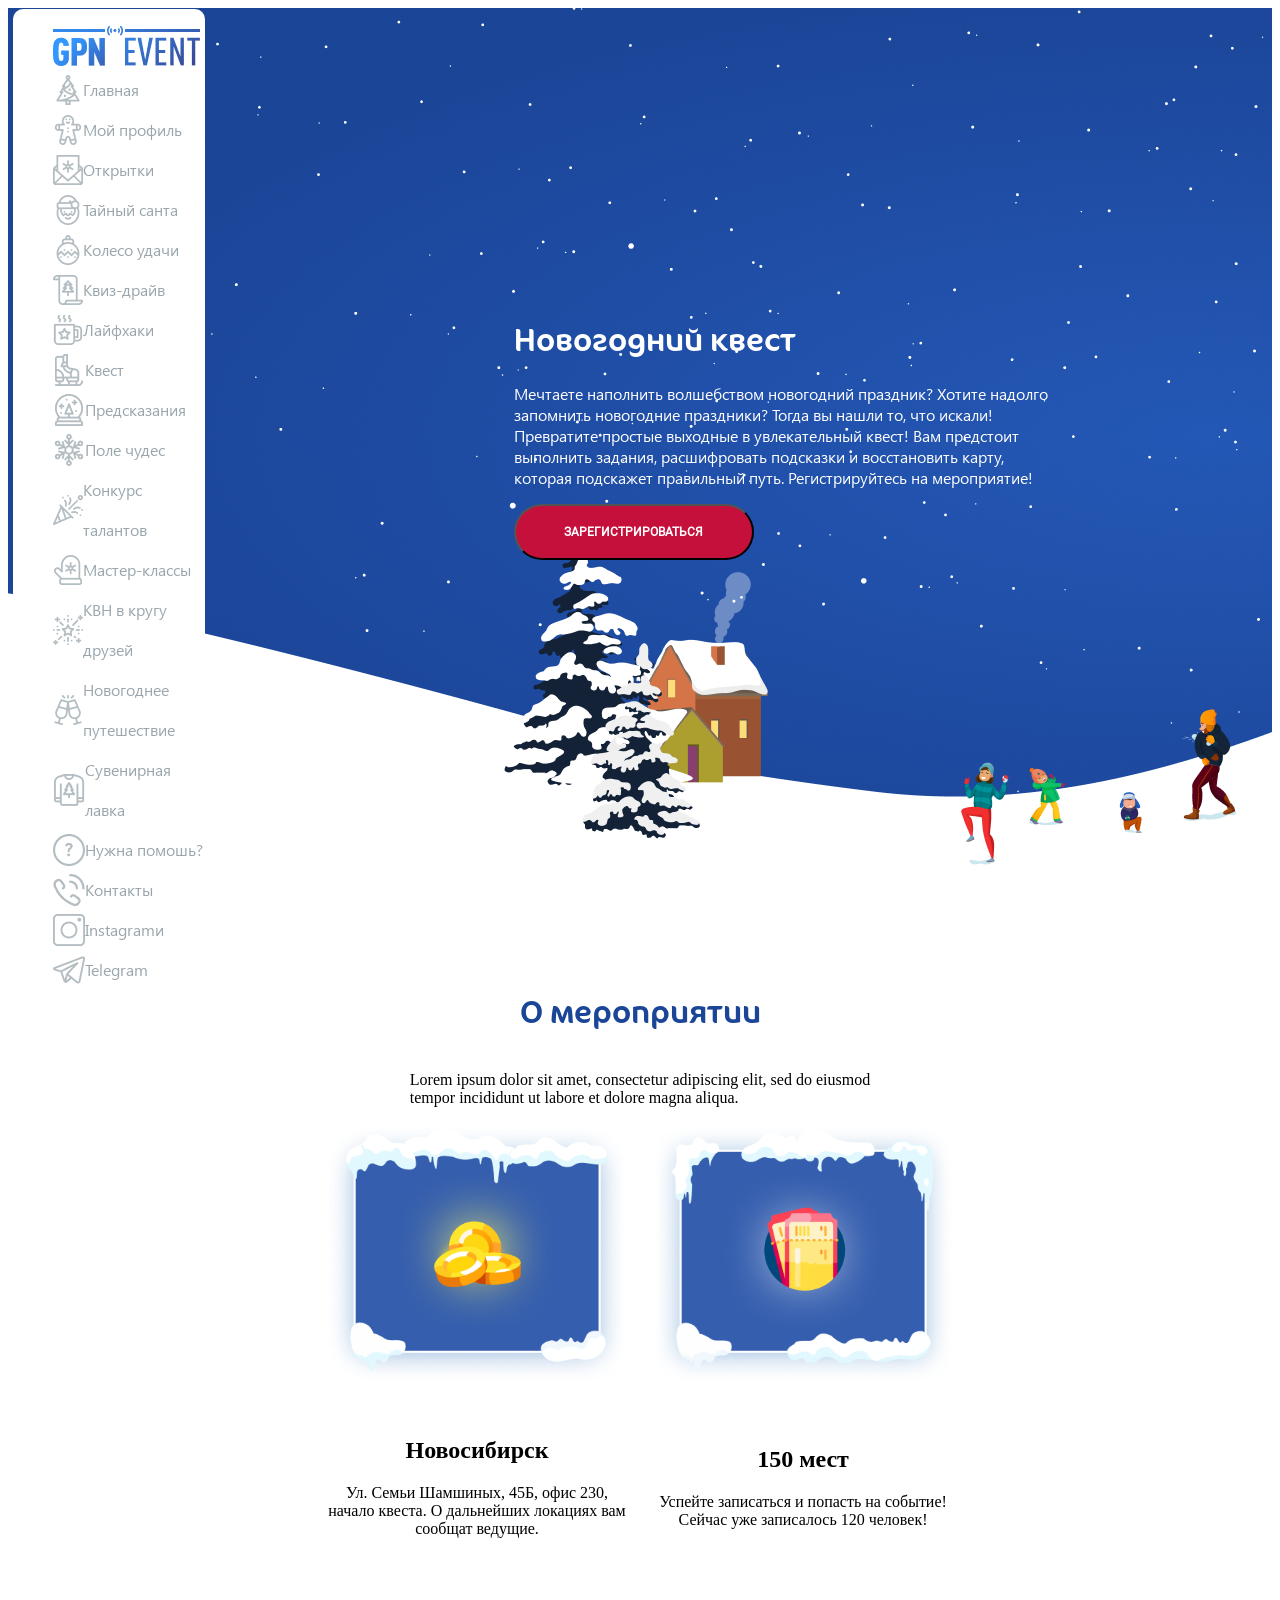
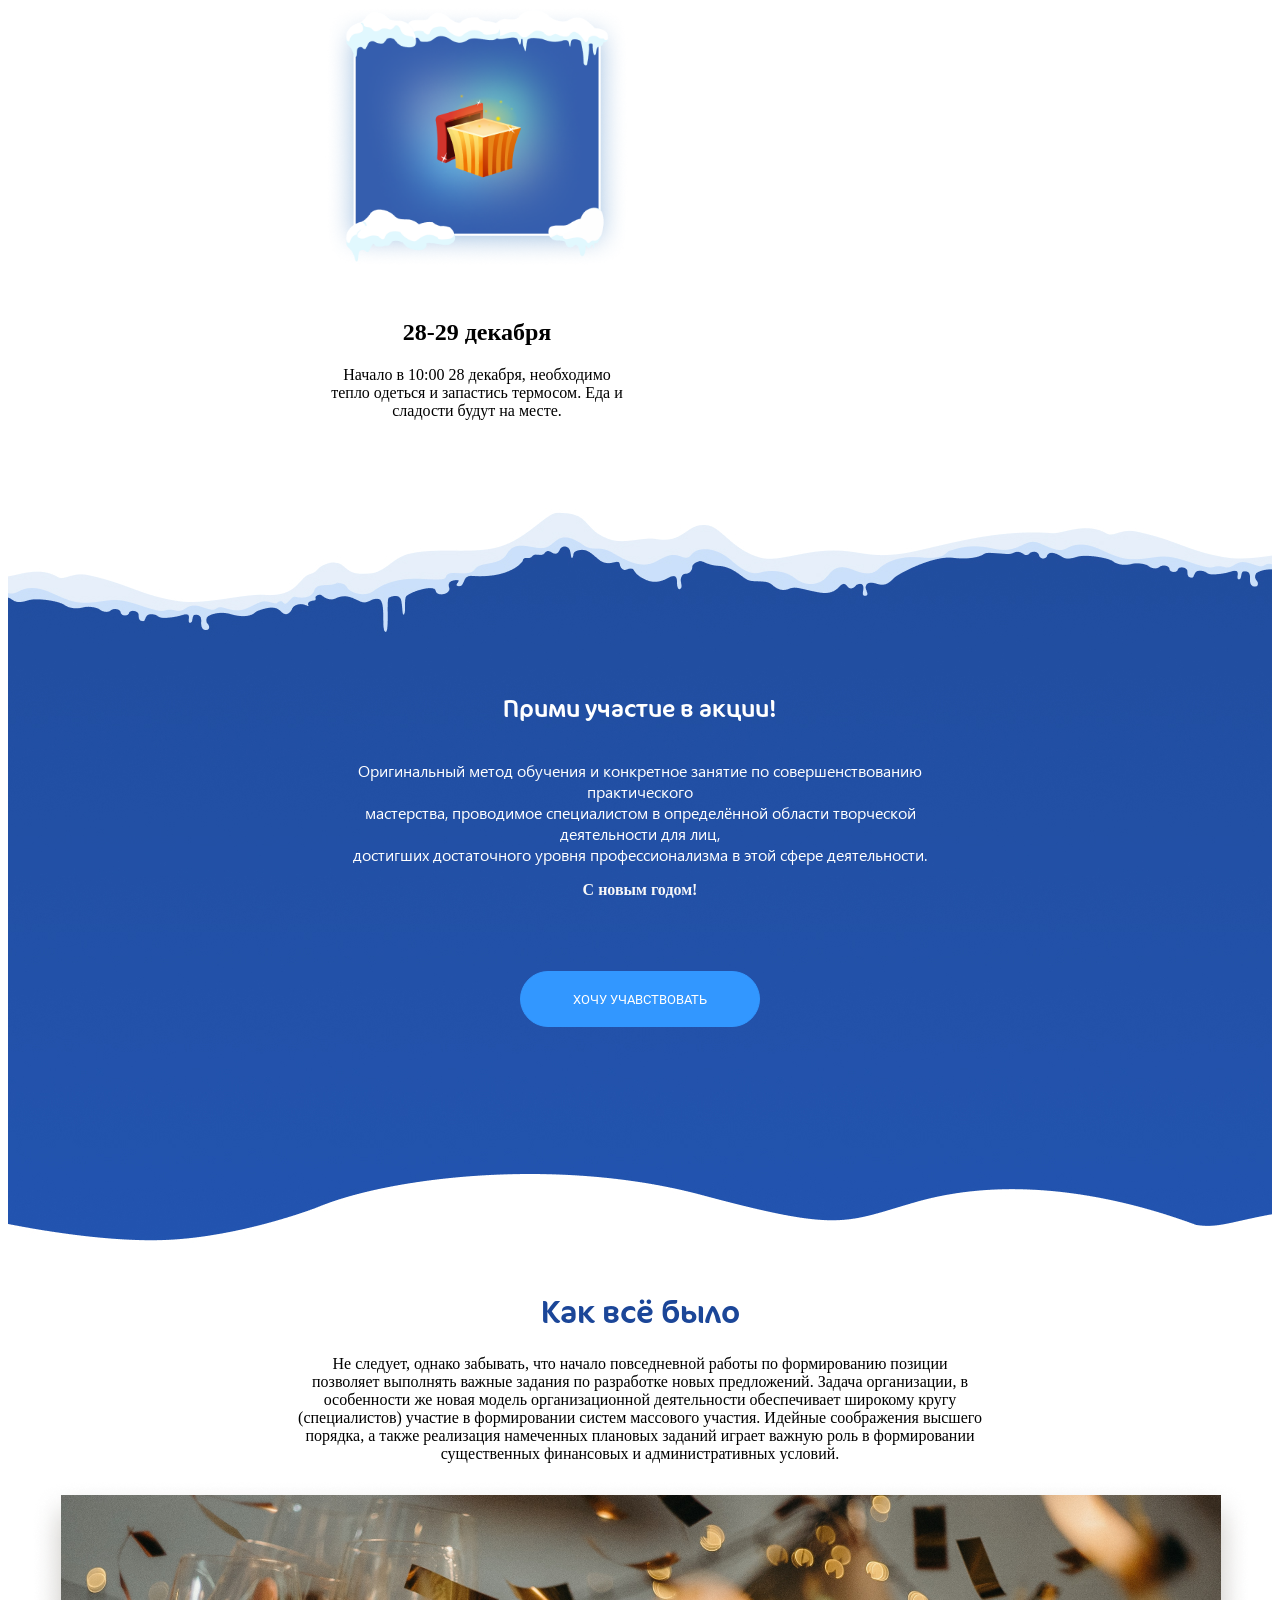
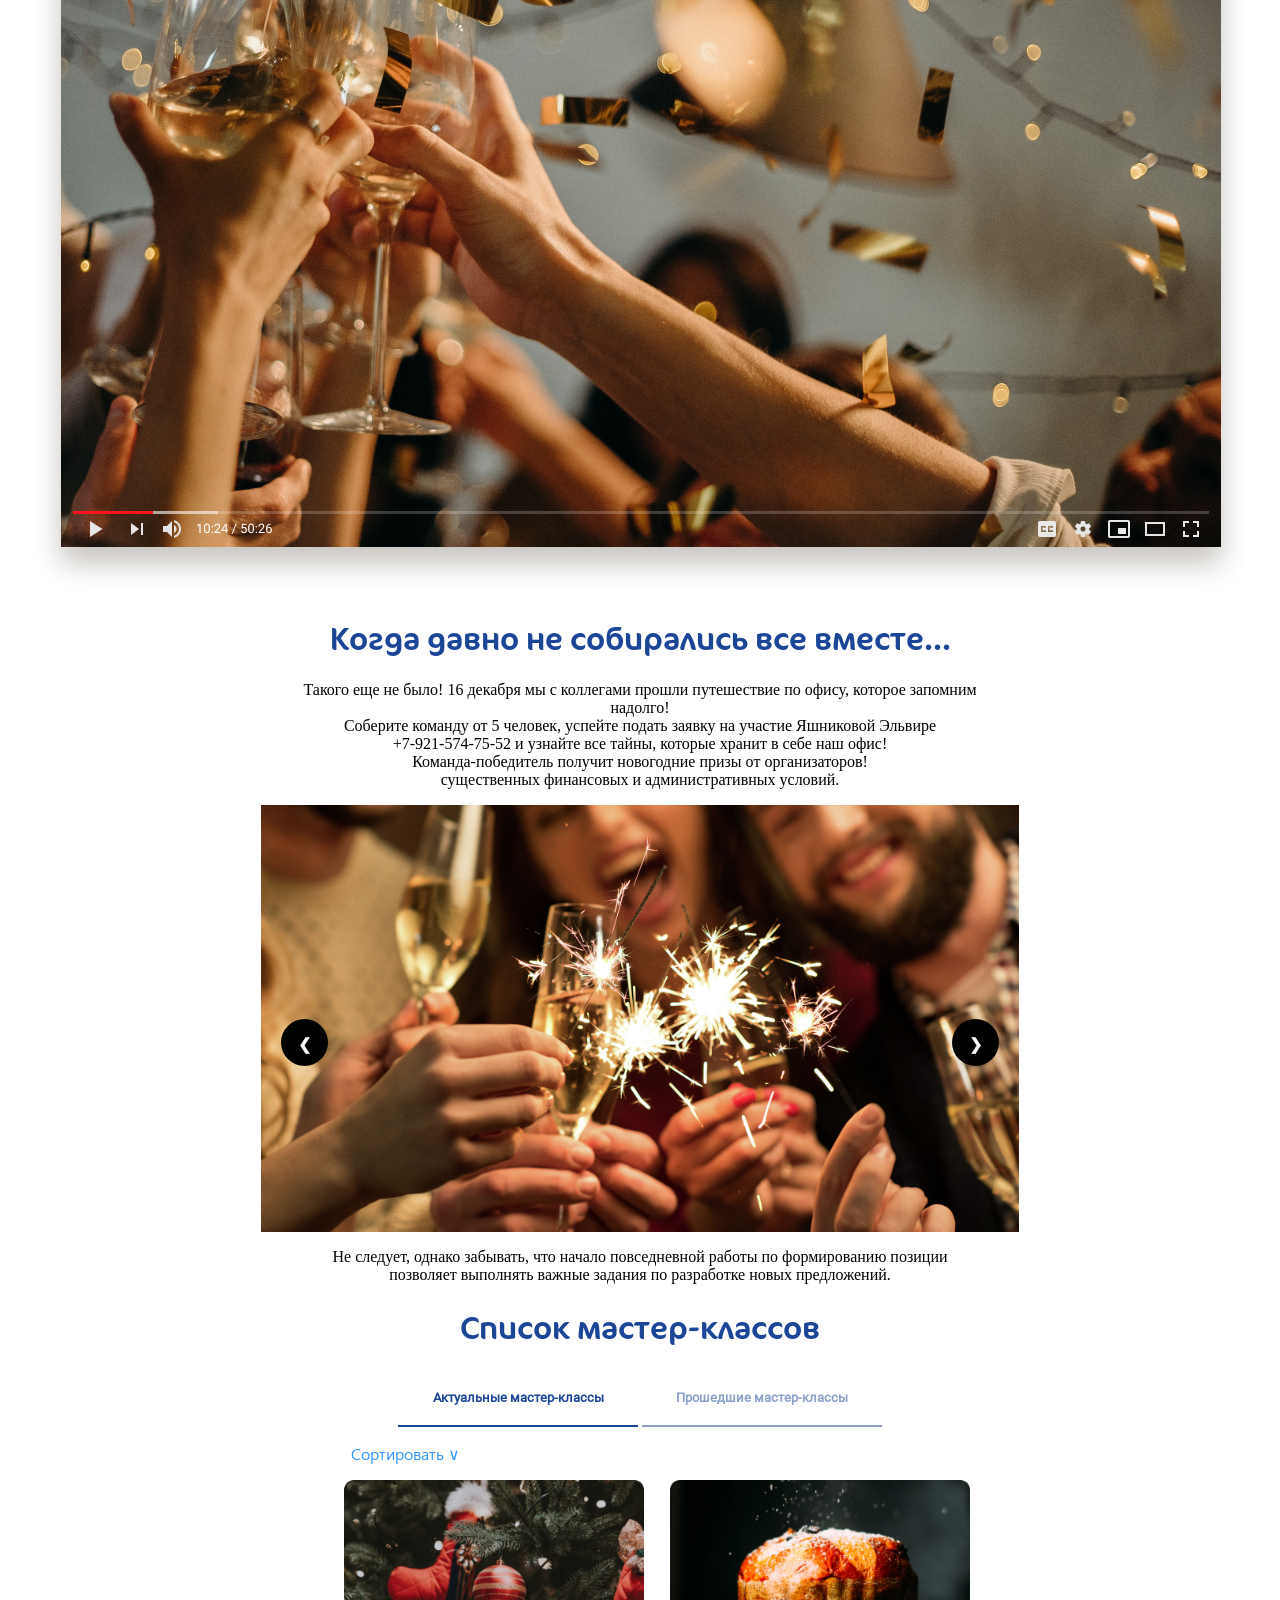
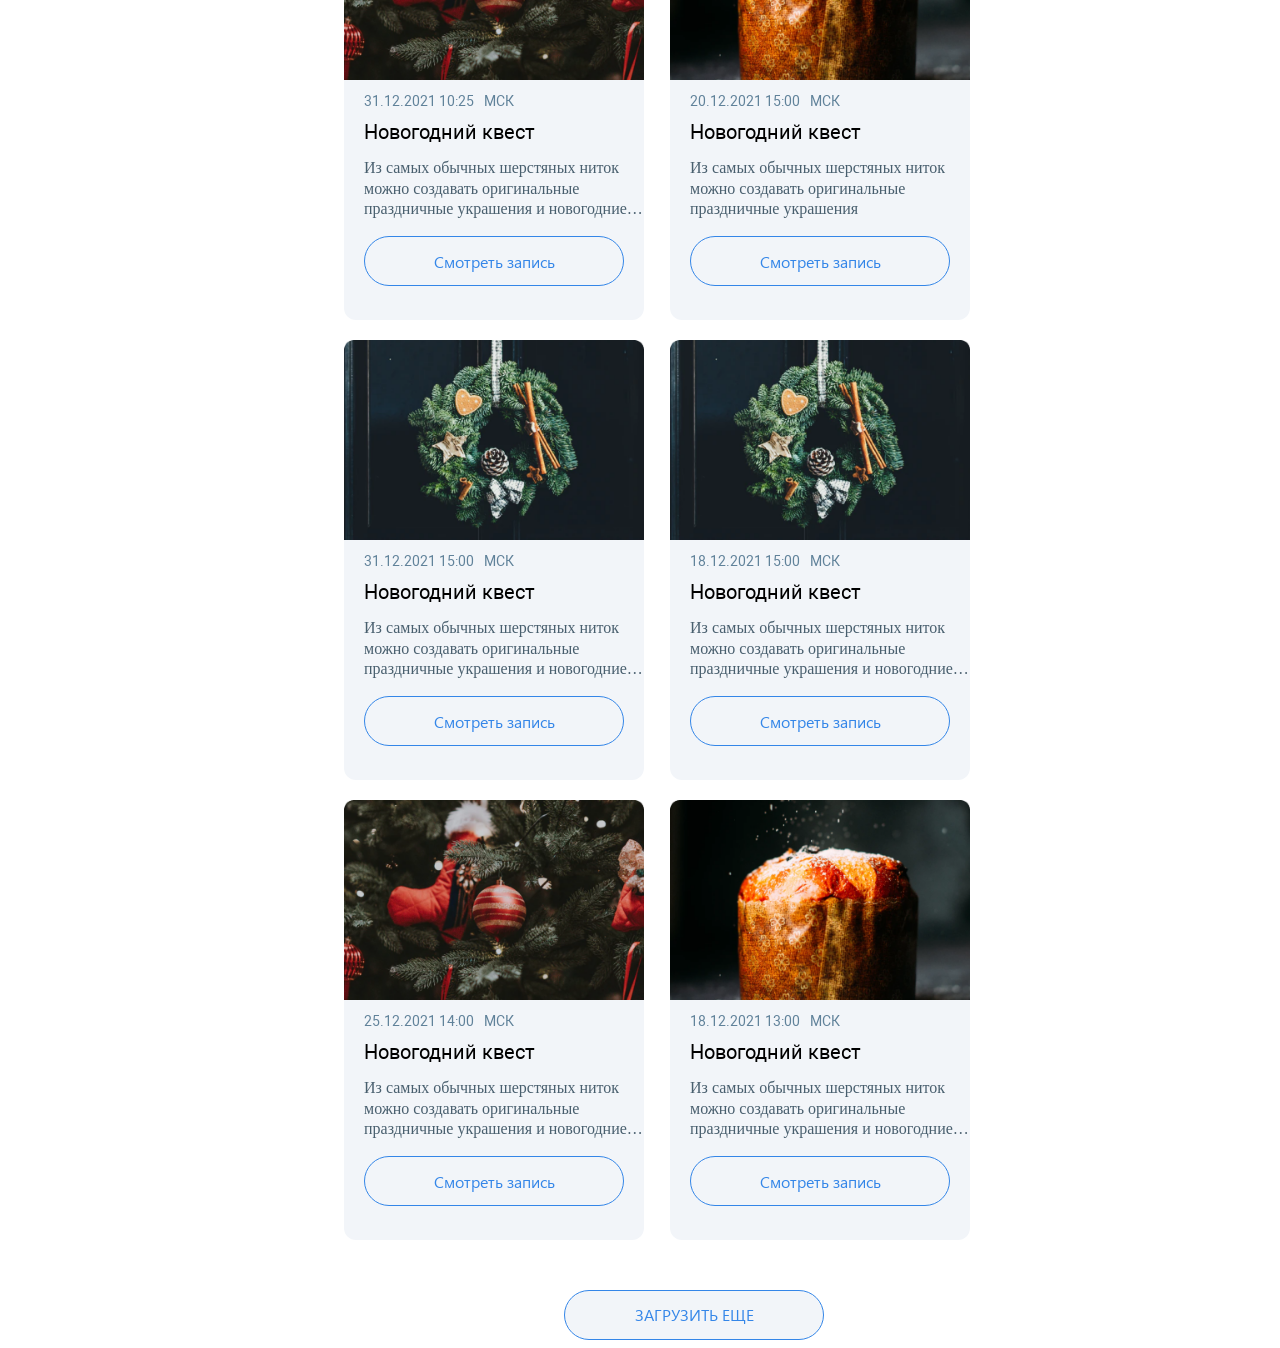
==== main.html @ cde48fee "layout test project for widescreen screens only" ====
<!DOCTYPE html>
<html>
    <head>
        <meta charset="UTF-8">
	    <link rel="stylesheet" href="css/style.css" type="text/css">
        <script src="js/popap.js"></script>
        <script src="js/slider.js"></script>
        <title>GPNEVENT</title>
    </head>
    <body>
            <div>
        <div class="menu">
            <ul class="dws-ul">
                <li class="dws-li"><img src="img/Group.png"></li>
                <li class="dws-li"><a href="#"><img src="img/menu/1.png"> <span>Главная</span></a></li>
                <li class="dws-li"><a href="#"><img src="img/menu/2.png"><span>Мой профиль</span></a></li>
                <li class="dws-li"><a href="#"><img src="img/menu/3.png"><span>Открытки</span></a></li>
                <li class="dws-li"><a href="#"><img src="img/menu/4.png"><span>Тайный санта</span></a></li>
                <li class="dws-li"><a href="#"><img src="img/menu/5.png"><span>Колесо удачи</span></a></li>
                <li class="dws-li"><a href="#"><img src="img/menu/6.png"><span>Квиз-драйв</span></a></li>
                <li class="dws-li"><a href="#"><img src="img/menu/7.png"><span>Лайфхаки</span></a></li>
                <li class="dws-li"><a href="#"><img src="img/menu/8.png"><span>Квест</span></a></li>
                <li class="dws-li"><a href="#"><img src="img/menu/9.png"><span>Предсказания</span></a></li>
                <li class="dws-li"><a href="#"><img src="img/menu/10.png"><span>Поле чудес</span></a></li>
                <li class="dws-li"><a href="#"><img src="img/menu/11.png"><span>Конкурс талантов</span></a></li>
                <li class="dws-li"><a href="#"><img src="img/menu/12.png"><span>Мастер-классы</span></a></li>
                <li class="dws-li"><a href="#"><img src="img/menu/13.png"><span>КВН в кругу друзей</span></a></li>
                <li class="dws-li"><a href="#"><img src="img/menu/14.png"><span>Новогоднее путешествие</span></a></li>
                <li class="dws-li"><a href="#"><img src="img/menu/15.png"><span>Сувенирная лавка</span></a></li>
                <li class="dws-li"><a href="#"><img src="img/menu/16.png"><span>Нужна помошь?</span></a></li>
                <li class="dws-li"><a href="#"><img src="img/menu/17.png"><span>Контакты</span></a></li>
                <li class="dws-li"><a href="#"><img src="img/menu/18.png"><span>Instagramи</span></a></li>
                <li class="dws-li"><a href="#"><img src="img/menu/19.png"><span>Telegram</span></a></li>
            </ul>
        </div>
        <!-- <include src="./menu.html"></include> -->

        <div class="image-controlled">			
                <img src="img/ngkvest.png">
                <div class="content2">
                    <h1 class="zagl1">Новогодний квест</h1>
                    <p class="text1"> Мечтаете наполнить волшебством новогодний праздник? Хотите надолго<br>
                        запомнить новогодние праздники? Тогда вы нашли то, что искали!<br>
                        Превратите простые выходные в увлекательный квест! Вам предстоит<br>
                        выполнить задания, расшифровать подсказки и восстановить карту,<br>
                        которая подскажет правильный путь. Регистрируйтесь на мероприятие!
                    </p>
                    <button class="reg">ЗАРЕГИСТРИРОВАТЬСЯ</button>
                </div>
        </div> 


        <div class="container">
            <h1 class="zagl2">О мероприятии</h1>
            <p class="text2">Lorem ipsum dolor sit amet, consectetur adipiscing elit, sed do eiusmod<br> tempor incididunt ut labore et dolore magna aliqua.</p>

            <div class="cards">
                <article class="card">   
                <img src="img/pic-1.png">
                <div class="content">
                    <h2>Новосибирск</h2>
                    <p> Ул. Семьи Шамшиных, 45Б, офис 230, начало квеста. О дальнейших локациях вам сообщат ведущие. </p>
                </div>
                </article>

                <article class="card">   
                <img src="img/pic-2.png">
                <div class="content">
                    <h2>150 мест</h2>
                    <p>Успейте записаться и попасть на событие! Сейчас уже записалось 120 человек!</p>
                </div>   
                </article>

                <article class="card">   
                <img src="img/pic-3.png">
                <div class="content">
                    <h2>28-29 декабря</h2>
                    <p>Начало в 10:00 28 декабря, необходимо тепло одеться и запастись термосом. Еда и сладости будут на месте. </p>
                </div>     
                </article>
            </div>
        </div>



    <div class="image-controlled">
        <img src="img/fonschet.png">
        <div class="content4">
            <div class="container">
                <h2 class="zagl1">Прими участие в акции!</h2>
                <p class="text1">Оригинальный метод обучения и конкретное занятие по совершенствованию практического<br>
                    мастерства, проводимое специалистом в определённой области творческой деятельности для лиц,<br>
                    достигших достаточного уровня профессионализма в этой сфере деятельности.</p>
                <div class="countdown">
                    <div class="countdown-item">
                    <h1 class="days">0</h1>
                    <span>Дней</span>
                </div>
                <img src="img/Line 3.png">
                <div class="countdown-item">
                    <h1 class="hours">0</h1>
                    <span>Часов</span>
                </div>
                <img src="img/Line 3.png">
                <div class="countdown-item">
                    <h1 class="minutes">0</h1>
                    <span>Минуты</span>
                </div>
                <img src="img/Line 3.png">
                <div class="countdown-item">
                    <h1 class="seconds">0</h1>
                    <span>Секунд</span>
                </div>
            </div>
            <button class="reg2">ХОЧУ УЧАВСТВОВАТЬ</button>
        </div>

    </div>

    <div class="content3">
        <h1 class="zagl2">Как всё было</h1>
        <p class="text2">Не следует, однако забывать, что начало повседневной работы по формированию позиции<br>
                        позволяет выполнять важные задания по разработке новых предложений. Задача организации, в<br>
                        особенности же новая модель организационной деятельности обеспечивает широкому кругу<br>
                        (специалистов) участие в формировании систем массового участия. Идейные соображения высшего<br>
                        порядка, а также реализация намеченных плановых заданий играет важную роль в формировании<br>
                        существенных финансовых и административных условий.</p>
                        
                        <img src="img/YouTube .png" class="open-button" onclick="openP()">
                         <div class="popup1" id="popup">
                            <button type="submit" class="btn-cancel" onclick="closeP()"><image src="img/error1.png"></image></button>
                             <div class="popup-content">
                            <iframe width="70%" height="70%"    src="https://www.youtube.com/embed/5ADM6x4-5rk"  frameborder="0"  allowfullscreen></iframe>
                        </div>

                        </div>
                        
    </div>

    <div class="content3">
        <h1 class="zagl2">Когда давно не собирались все вместе...</h1>
        <p class="text2"> Такого еще не было! 16 декабря мы с коллегами прошли путешествие по офису, которое запомним<br>
                            надолго!<br>
                            Соберите команду от 5 человек, успейте  подать заявку на участие Яшниковой Эльвире<br>
                            +7-921-574-75-52 и узнайте все тайны, которые хранит в себе наш офис!<br>
                            Команда-победитель получит новогодние призы от организаторов!<br>
                            существенных финансовых и административных условий.</p>

                            <div class="slider">
  
                                <div class="item">
                                    <img src="img/slid/slider.png">
                                </div>
                              
                                <div class="item"  style="display: none;">
                                    <img src="img/slid/slide1.png">
                                </div>
                              
                                <div class="item"  style="display: none;">
                                    <img src="img/slid/slide2.png">
                                </div>

                                <div class="item"  style="display: none;">
                                    <img src="img/slid/slide3.png">
                                </div>
                              
                                <a class="previous" onclick="previousSlide()">&#10094;</a>
                                <a class="next" onclick="nextSlide()">&#10095;</a>

                            </div>
        
        <p class="text2"> Не следует, однако забывать, что начало повседневной работы по формированию позиции<br>
                            позволяет выполнять важные задания по разработке новых предложений.
        </p>
    
    </div>

    <div class="container-card">
        <h1 class="zagl2">Список мастер-классов</h1>
        <div class="choice">
            <button class="btn-card1" id="kards1" onclick="show1()">Актуальные мастер-классы</button>
            <button class="btn-card1" id="kards2" onclick="show2()">Прошедшие мастер-классы</button>
        </div>
        
            <ul class="sortmenu">
              <li><a>Сортировать ∨</a>
                <ul class="subsortmenu">
                  <li id="kard1"><a onclick="sort1()">Сначала новые</a></li>
                  <li id="kard2"><a onclick="sort2()">Сначала старые</a></li>
                </ul>
              </li>
            </ul>

        <div class="content-cards" id="content-cards1">
            <input type="checkbox" id="zagruska-proizvod"/>
            <ul class="cards">
                <li id="card1" class="card_1">
                    <div class="content-card">
                        <img src="img/img1.png">
                        <p class="MSK">МСК</p> <p class="Datec">31.12.2021 10:25 </p>
                        <h1 class="zagl-card">Новогодний квест</h1>
                        <p class="text-card">Из самых обычных шерстяных ниток можно создавать оригинальные праздничные украшения и новогодние елочные игрушки. Нитки — это безопасный материал, с которым смогут работать даже дошкольники. Мы покажем вам несколько способов изготовления игрушек из шерстяных ниток.
                        </p>
                        <button class="open-card" onclick="OpenCard(1)">Смотреть запись</button>
                    </div>
                </li>
                <li id="card2" class="card_1">
                    <div class="content-card">
                        <img src="img/img2.png">
                        <p class="MSK">МСК</p><p class="Datec">20.12.2021 15:00</p>
                        <h1 class="zagl-card">Новогодний квест</h1>
                        <p class="text-card">Из самых обычных шерстяных ниток можно создавать оригинальные праздничные украшения
                        </p>
                        <button class="open-card" onclick="OpenCard(2)">Смотреть запись</button>
                    </div>
                </li>
                <li id="card3" class="card_1">
                    <div class="content-card">
                        <img src="img/img.png">
                        <p class="MSK">МСК</p><p class="Datec">31.12.2021 15:00</p>
                        <h1 class="zagl-card">Новогодний квест</h1>
                        <p class="text-card">Из самых обычных шерстяных ниток можно создавать оригинальные праздничные украшения и новогодние елочные игрушки. Нитки — это безопасный материал, с которым смогут работать даже дошкольники. Мы покажем вам несколько способов изготовления игрушек из шерстяных ниток.
                        </p>
                        <button class="open-card" onclick="OpenCard(3)">Смотреть запись</button>
                    </div>
                </li>
                <li id="card4" class="card_1">
                    <div class="content-card">
                        <img src="img/img.png">
                        <p class="MSK">МСК</p><p class="Datec">18.12.2021 15:00</p>
                        <h1 class="zagl-card">Новогодний квест</h1>
                        <p class="text-card">Из самых обычных шерстяных ниток можно создавать оригинальные праздничные украшения и новогодние елочные игрушки. Нитки — это безопасный материал, с которым смогут работать даже дошкольники. Мы покажем вам несколько способов изготовления игрушек из шерстяных ниток.
                        </p>
                        <button class="open-card" onclick="OpenCard(4)">Смотреть запись</button>
                    </div>
                </li>
                <li id="card5" class="card_1">
                    <div class="content-card">
                        <img src="img/img1.png">
                        <p class="MSK">МСК</p><p class="Datec">25.12.2021 14:00</p>
                        <h1 class="zagl-card">Новогодний квест</h1>
                        <p class="text-card">Из самых обычных шерстяных ниток можно создавать оригинальные праздничные украшения и новогодние елочные игрушки. Нитки — это безопасный материал, с которым смогут работать даже дошкольники. Мы покажем вам несколько способов изготовления игрушек из шерстяных ниток.
                        </p>
                        <button class="open-card" onclick="OpenCard(5)">Смотреть запись</button>
                    </div>
                </li>
                <li id="card6" class="card_1">
                    <div class="content-card">
                        <img src="img/img2.png">
                        <p class="MSK">МСК</p><p class="Datec">18.12.2021 13:00</p>
                        <h1 class="zagl-card">Новогодний квест</h1>
                        <p class="text-card">Из самых обычных шерстяных ниток можно создавать оригинальные праздничные украшения и новогодние елочные игрушки. Нитки — это безопасный материал, с которым смогут работать даже дошкольники. Мы покажем вам несколько способов изготовления игрушек из шерстяных ниток.
                        </p>
                        <button class="open-card" onclick="OpenCard(6)">Смотреть запись</button>
                    </div>
                </li>
                <li id="card7" class="card_1">
                    <div class="content-card">
                        <img src="img/img.png">
                        <p class="MSK">МСК</p><p class="Datec">16.12.2021 12:00</p>
                        <h1 class="zagl-card">Новогодний квест</h1>
                        <p class="text-card">Из самых обычных шерстяных ниток можно создавать оригинальные праздничные украшения и новогодние елочные игрушки. Нитки — это безопасный материал, с которым смогут работать даже дошкольники. Мы покажем вам несколько способов изготовления игрушек из шерстяных ниток.
                        </p>
                        <button class="open-card" onclick="OpenCard(7)">Смотреть запись</button>
                    </div>
                </li>
                <li id="card8" class="card_1">
                    <div class="content-card">
                        <img src="img/img1.png">
                        <p class="MSK">МСК</p><p class="Datec">14.12.2021 11:00</p>
                        <h1 class="zagl-card">Новогодний квест</h1>
                        <p class="text-card">Из самых обычных шерстяных ниток можно создавать оригинальные праздничные украшения и новогодние елочные игрушки. Нитки — это безопасный материал, с которым смогут работать даже дошкольники. Мы покажем вам несколько способов изготовления игрушек из шерстяных ниток.
                        </p>
                        <button class="open-card" onclick="OpenCard(8)">Смотреть запись</button>
                    </div>
                </li>
            </ul>
            <div class="popapglavn" id="popapglavn">
                <div class="popup-card" id="popup-carde">
                    <img src="" id="popapImgCard">
                    <p class="MSK">МСК</p> <p class="Datec" id="popapDataCard"></p>
                    <h1 class="zagl-card" id="popapZaglCard"></h1>
                    <p class="text-card2" id="popapTXTCard">
                    </p>
                    <button type="submit" class="btn-cancel2" onclick="closeP2()"><image src="img/error1.png"></image></button>
                </div>
            </div>
            <button class="zagruska-proizvod-btn" id="btnall1" onclick="allcard()">ЗАГРУЗИТЬ ЕЩЕ</button> 
            
        </div>
        <div class="content-cards" id="content-cards2">
            <input type="checkbox" id="zagruska-proizvods"/>
            <ul class="cards">
                <li id="card1" class="card_2">
                    <div class="content-card">
                        <img src="img/img1.png">
                        <p class="MSK">МСК</p><p class="Datec">31.12.2020 10:25</p>
                        <h1 class="zagl-card">Новогодний квест</h1>
                        <p class="text-card">Из самых обычных шерстяных ниток можно создавать оригинальные праздничные украшения и новогодние елочные игрушки. Нитки — это безопасный материал, с которым смогут работать даже дошкольники. Мы покажем вам несколько способов изготовления игрушек из шерстяных ниток.
                        </p>
                        <button class="open-card" onclick="OpenCard(1)">Смотреть запись</button>
                    </div>
                </li>
                <li id="card2" class="card_2">
                    <div class="content-card">
                        <img src="img/img2.png">
                        <p class="MSK">МСК</p><p class="Datec">20.12.2020 15:00</p>
                        <h1 class="zagl-card">Новогодний квест</h1>
                        <p class="text-card">Из самых обычных шерстяных ниток можно создавать оригинальные праздничные украшения и новогодние елочные игрушки. Нитки — это безопасный материал, с которым смогут работать даже дошкольники. Мы покажем вам несколько способов изготовления игрушек из шерстяных ниток.
                        </p>
                        <button class="open-card">Смотреть запись</button>
                    </div>
                </li>
                <li id="card3" class="card_2">
                    <div class="content-card">
                        <img src="img/img.png">
                        <p class="MSK">МСК</p><p class="Datec">31.12.2020 15:00</p>
                        <h1 class="zagl-card">Новогодний квест</h1>
                        <p class="text-card">Из самых обычных шерстяных ниток можно создавать оригинальные праздничные украшения и новогодние елочные игрушки. Нитки — это безопасный материал, с которым смогут работать даже дошкольники. Мы покажем вам несколько способов изготовления игрушек из шерстяных ниток.
                        </p>
                        <button class="open-card">Смотреть запись</button>
                    </div>
                </li>
                <li id="card4" class="card_2">
                    <div class="content-card">
                        <img src="img/img.png">
                        <p class="MSK">МСК</p><p class="Datec">18.12.2020 15:00</p>
                        <h1 class="zagl-card">Новогодний квест</h1>
                        <p class="text-card">Из самых обычных шерстяных ниток можно создавать оригинальные праздничные украшения и новогодние елочные игрушки. Нитки — это безопасный материал, с которым смогут работать даже дошкольники. Мы покажем вам несколько способов изготовления игрушек из шерстяных ниток.
                        </p>
                        <button class="open-card">Смотреть запись</button>
                    </div>
                </li>
                <li id="card5" class="card_2">
                    <div class="content-card">
                        <img src="img/img1.png">
                        <p class="MSK">МСК</p><p class="Datec">25.12.2020 14:00</p>
                        <h1 class="zagl-card">Новогодний квест</h1>
                        <p class="text-card">Из самых обычных шерстяных ниток можно создавать оригинальные праздничные украшения и новогодние елочные игрушки. Нитки — это безопасный материал, с которым смогут работать даже дошкольники. Мы покажем вам несколько способов изготовления игрушек из шерстяных ниток.
                        </p>
                        <button class="open-card">Смотреть запись</button>
                    </div>
                </li>
                <li id="card6" class="card_2">
                    <div class="content-card">
                        <img src="img/img2.png">
                        <p class="MSK">МСК</p><p class="Datec">18.12.2020 13:00</p>
                        <h1 class="zagl-card">Новогодний квест</h1>
                        <p class="text-card">Из самых обычных шерстяных ниток можно создавать оригинальные праздничные украшения и новогодние елочные игрушки. Нитки — это безопасный материал, с которым смогут работать даже дошкольники. Мы покажем вам несколько способов изготовления игрушек из шерстяных ниток.
                        </p>
                        <button class="open-card">Смотреть запись</button>
                    </div>
                </li>
                <li id="card7" class="card_2">
                    <div class="content-card">
                        <img src="img/img.png">
                        <p class="MSK">МСК</p><p class="Datec">16.12.2020 12:00</p>
                        <h1 class="zagl-card">Новогодний квест</h1>
                        <p class="text-card">Из самых обычных шерстяных ниток можно создавать оригинальные праздничные украшения и новогодние елочные игрушки. Нитки — это безопасный материал, с которым смогут работать даже дошкольники. Мы покажем вам несколько способов изготовления игрушек из шерстяных ниток.
                        </p>
                        <button class="open-card">Смотреть запись</button>
                    </div>
                </li>
                <li id="card8" class="card_2">
                    <div class="content-card">
                        <img src="img/img1.png">
                        <p class="MSK">МСК</p><p class="Datec">14.12.2020 11:00</p>
                        <h1 class="zagl-card">Новогодний квест</h1>
                        <p class="text-card">Из самых обычных шерстяных ниток можно создавать оригинальные праздничные украшения и новогодние елочные игрушки. Нитки — это безопасный материал, с которым смогут работать даже дошкольники. Мы покажем вам несколько способов изготовления игрушек из шерстяных ниток.
                        </p>
                        <button class="open-card">Смотреть запись</button>
                    </div>
                </li>
            </ul>
            <button class="zagruska-proizvod-btn" id="btnall2" onclick="allcard2()">ЗАГРУЗИТЬ ЕЩЕ</button> 
        </div>

    </div>

</div>
    <script src="js/schet.js"></script>
    </body>
</html>
---- css/style.css ----
.menu {
    position: fixed;
    width: 15%;
    height: 100%;
    left: 1%;
    top: 1%;
    background: #ffffff;
    z-index:8;
    border-radius: 10px;
}

.dws-ul{
    display:block;
}

.dws-li {
    list-style-type: none;
    height: 25%;
}
.dws-li a{
    line-height: 2.5;
    font-family: Segoe UI;
    font-style: normal;
    font-weight: normal;
    font-size: 16px;
    display: flex;
    align-items: center;
    text-decoration: none;
    color: rgba(0, 32, 51, 0.4);
}

@media screen and (max-width: 1152px){
    .dws-ul li a span{
		display: none;
	}
    .menu {
        width: 10%;
        height: 100%;
    }
    .dws-ul li a{
        border-bottom:solid;
    }
}


@media screen and (min-width: 1152px){
    
}










.reg {
    position: absolute;
    width: 240px;
    height: 56px;

    background: #C6103C;
    border-radius: 40px;
    font-family: Roboto;
    font-style: normal;
    font-weight: bold;
    font-size: 12px;
    line-height: 14px;

    color: #FFFFFF;
}

.reg2 {
    font-family: Roboto;
    display: block  ;
    position: absolute;
    width: 240px;
    height: 56px;
    color: #FFFFFF;
    text-align: center  ;
    background: #3297FF;
    border: 1px solid #3297FF;
    box-sizing: border-box;
    border-radius: 40px;
    top: 300px;
}


.text1 {
    top: 40%;
    font-family: Segoe UI;
    color: #FFFFFF;
}
.zagl1 {
    top: 20%;
    font-family: Cocon-Regular;    
    color: #FFFFFF;
    font-style: normal;
font-weight: normal;
}

.zagl2{
    font-family: Cocon-Regular;
    color: #1B4698;
    font-style: normal;
font-weight: normal;
}
.container {
    display: flex;
    flex-direction: column;
    align-items: center;
    margin: 0 auto;
    margin-left: auto;
    margin-right: auto;
  }

  
.countdown {
    display: flex;
    flex-wrap: wrap;
    justify-content: space-between;
    text-align: center;
    font-size: 16px;
    min-width: 320px;
}
  
.countdown-item {
    color: rgb(248, 248, 248);
    padding: 6px;
    min-width: 65px;
}
  
.expired {
    color: rgb(248, 248, 248);
    margin: 0 auto;
}

.Datec{
    padding-left: 20px;
    font-family: Roboto;
    font-style: normal;
    font-weight: normal;
    font-size: 14px;
    line-height: 100%;

    color: #60829A;
}
.cards {
    display: grid;
    grid-template-columns: repeat(auto-fill, minmax(230px, 1fr));
    grid-gap: 20px;
    align-items: center;
    width:50%;
    margin:0 auto;
    
}

.card {
    display: grid;
    align-items: center;
    grid-template-rows: max-content 200px 1fr;
    margin:0 auto;
    
}

.card img {
    align-items: center;
    object-fit: cover;
    width: 100%;
    height: 100%;
}

.image-controlled {
    position: relative; 
    overflow: hidden;
    margin-left: auto;
    margin-right: auto;
}
.image-controlled img{
    display: block;
    margin-left: auto;
    margin-right: auto;
}

.content {
    align-items: center;
    text-align: center;
    margin:0 auto;
}

.content2 {
    position: absolute;
    text-align: left;
    top: 30%; left: 40% ;
    width: 50%;
    align-items: center;
    margin:0 auto;
}

.content3 {
    position: relative;
    text-align: center;
    align-items: center;

}

.content4 {
    position: absolute;
    text-align: center;
    top:5%; left: 20% ; right: 20%;
    width: 50%;
    align-items: center;
    margin:0 auto;
}

.open-button {
    margin:0 auto;
    font-weight: bold;
    border: none;
    cursor: pointer;
    position: relative;
  }
  
.btn-cancel {
    position: absolute ;
    margin-right: 12%;
    right: 0;
    margin-top: 4%;
    background: transparent;
    border: none;
}

.btn-cancel2 {
    position: absolute ;
    margin-right: 12%;
    right: -100px;
    top: -50px;
    margin-top: 4%;
    background: transparent;
    border: none;
}

.btn-cancel:hover {
    background: transparent;
    border: none;
    background-color: rgba(0, 0, 0, 0.2);
    border-radius: 1000px;
}

.popup1 {
    display: none;
    position: fixed;
    bottom: 0;
    right: 0;
    left: 0;
    z-index: 9;
    height: 100%;
    width: 100%;
    backdrop-filter: contrast(0);
    
}

.popup-content{
    object-fit: fill;
    margin-top: 7%;
    height: 100%;
    height: 100%;
}
  
.slider{
    display: block;
    max-width: 60%;
    position: relative;
    margin: auto;
    height: 100%;
}

.slider .item img {
    object-fit: fill;
    width: 100%;

}

.popapglavn{
    backdrop-filter: brightness(0);
    display: none;
    position: fixed;
    bottom: 0;
    right: 0;
    left: 0;
    z-index: 9;
    height: 100%;
    width: 100%;
}
.popup-card{
    width: 360px;
    height: 460px;
    position: fixed;
    left: 40%;
    bottom: 30%;
    margin-left: auto;
    margin-right: auto;
    z-index: 10;
    background: #FFFFFF;
    border-radius: 20px;

}

.text-card2{
    padding-left: 20px;
    color: rgba(0, 32, 51, 0.7);
    overflow: scroll; /* Добавляем полосы прокрутки */
    overflow-x:hidden;
    width: 340px; /* Ширина блока */
    height: 300px; /* Высота блока */
    padding: 20px;
    line-height: 1.3em;
    height: 6em;
}

.slider .previous, .slider .next {
    background-color: rgba(0, 0, 0, 1);
    cursor: pointer;
    position: absolute;
    top: 50%;
    width: 15px;
    height: 15px;
    padding: 16px;
    color: white;
    font-weight: bold;
    font-size: 16px;
    transition: 0.6s ease;
    border-radius: 50%;
    text-align: center;
    align-items: center;
}
.slider .next {
    right: 20px;
    border-radius: 50%;
}
.slider .previous {
    left: 20px;
    border-radius: 50%;
}

.slider .item {
    animation-name: fade;
    animation-duration: 1.5s;
}
@keyframes fade {
    from {
        opacity: 0.4
    }
    to {
        opacity: 1
    }
}

.content-card{

    width: 300px;
    height: 440px;
    background-color: #F2F5F9;
    border-radius: 12px;
}
.content-cards{
    text-align: left;
}
.container-card{
    text-align: center;
    align-items: center;
    display: block;
    margin-left: auto;
    margin-right: auto;

}
.card_{

    list-style-type: none;
    width: 360px;
    height: 500px;

}

.content-card img{
    align-items: center;
    object-fit: cover;
    width: 100%;

}


.zagl-card{
    padding-left: 20px;
    font-family: Roboto;
    font-style: normal;
    font-weight: 500;
    font-size: 20px;
    line-height: 100%;



color: #000000;
}

.text-card {
    padding-left: 20px;
    color: rgba(0, 32, 51, 0.7);
    overflow: hidden;
    display: -webkit-box;
    -webkit-line-clamp: 3;
    -webkit-box-orient: vertical;
    line-height: 1.3em;
    height: 3.9em;
}

.MSK{
    position: absolute;
    padding-left: 140px;
    font-family: Roboto;
    font-style: normal;
    font-weight: normal;
    font-size: 14px;
    line-height: 100%;

    color: #60829A;
}
.open-card{
    margin:0 auto;
    width: 80%;
    width: 260px;
    height: 50px;
    margin-left: 20px;

    font-family: Segoe UI;
    font-style: normal;
    font-weight: normal;
    font-size: 16px;
    line-height: 120%;
    background: #F2F5F9;
    border: 1px solid #3486E8;
    box-sizing: border-box;
    border-radius: 40px;

    color: #3486E8;
}

ul {
    list-style: none; 
  }

.sortmenu{
    font-family: Segoe UI;
    text-align: left;
    margin-left: 24%;
    color: #3297FF;
}
.sortmenu > li {
    cursor: pointer;
    display: inline-block;
    position: relative;
  }

.subsortmenu li:hover {
    background-color: #ccc;
    }
.subsortmenu li:active {
    opacity: 0.5;
}
.subsortmenu {
    position: absolute;
    top: 100%;
    text-align: left;
    left: 0;
    width: 140%;
    z-index: 10;
    color: #626262;
    background-color: #ffffff;
    border-radius: 2px;
    display: none;
}
  
ul li:hover .subsortmenu {
    display: block;
}

.subsortmenu li{
    line-height: 1.5;
    width: 100%;
    text-align: left;
}

#content-cards2{
    display: none;
}

.zagruska-proizvod-btn{ 
    margin:0 auto;
    width: 80%;
    width: 260px;
    height: 50px;
    margin-left: 44%;
    margin-top: 50px;


    font-family: Segoe UI;
    font-style: normal;
    font-weight: normal;
    font-size: 16px;
    line-height: 120%;
    background-color: #F2F5F9;
    border: 1px solid #3486E8;
    box-sizing: border-box;
    border-radius: 40px;
    color: #3486E8;
}

#zagruska-proizvod{
    display: none;
}
#zagruska-proizvods{
    display: none;
}
#content-cards1 ul li:nth-child(1n + 7) {
    max-height: 0;
    opacity: 1;
    display: none;
    transition: 0.1s ease-in;
}

#content-cards1 #zagruska-proizvod:checked ~ ul li:nth-child(1n + 5) {
    max-height: 999px;
    opacity: 1;
    transition: 0.2s ease-in;
    display: block;
}

#content-cards2 ul li:nth-child(1n + 7) {
    max-height: 0;
    opacity: 1;
    display: none;
    transition: 0.1s ease-in;
}

#content-cards2 #zagruska-proizvods:checked ~ ul li:nth-child(1n + 5) {
    max-height: 999px;
    opacity: 1;
    transition: 0.2s ease-in;
    display: block;
}

@font-face {
    font-family: Cocon-Regular; 
    src: url(2921-font.otf); 
}
@font-face {
    font-family: Segoe UI; 
    src: url(SegoeUI.ttf); 
}
@font-face {
    font-family: Roboto; 
    src: url(Roboto.ttf); 
}

.btn-card1{
    border: none;
    background-color: #ffffff;
    border-bottom: #1B4698;
    color: #1B4698;
    width: 240px;
    height: 56px;

    font-family: Roboto;
    font-style: normal;
    font-weight: bold;
    border-bottom: 2px solid #1B4698;
}
#kards2{
    opacity: 0.5;

}
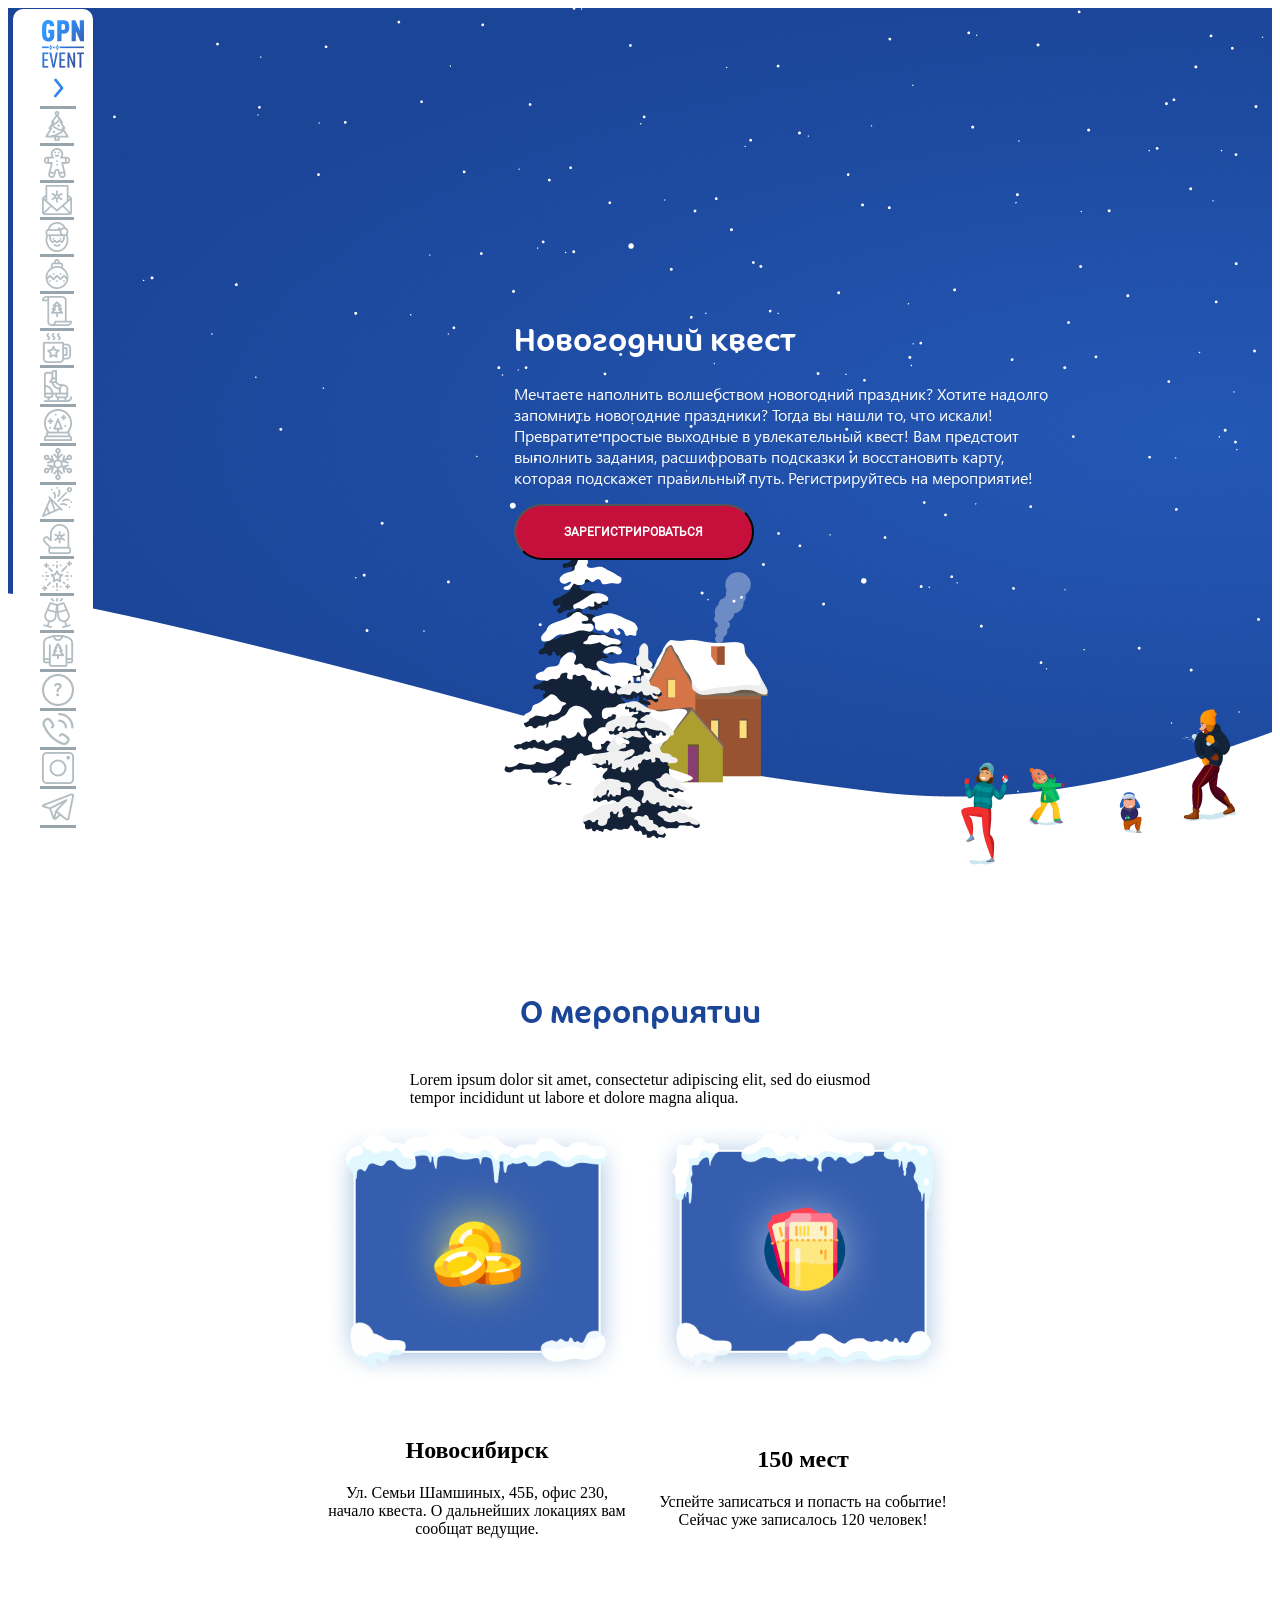
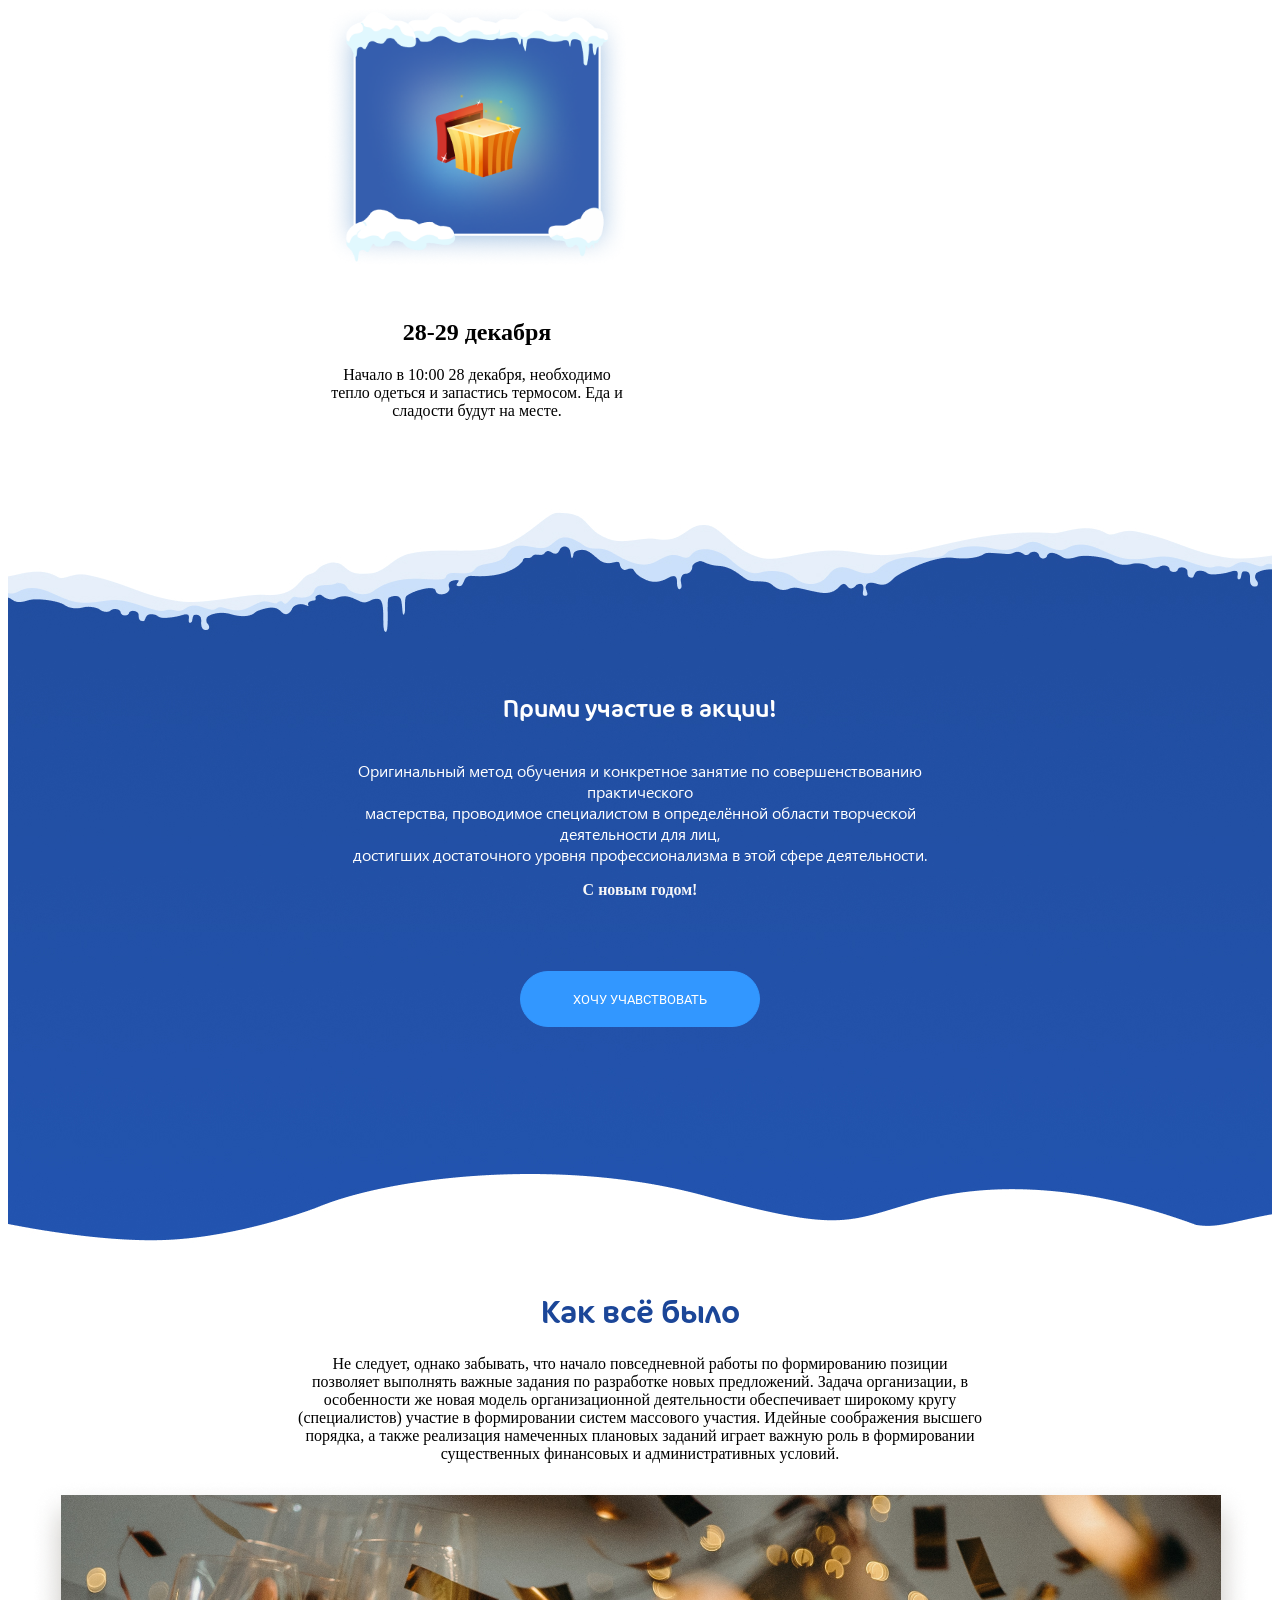
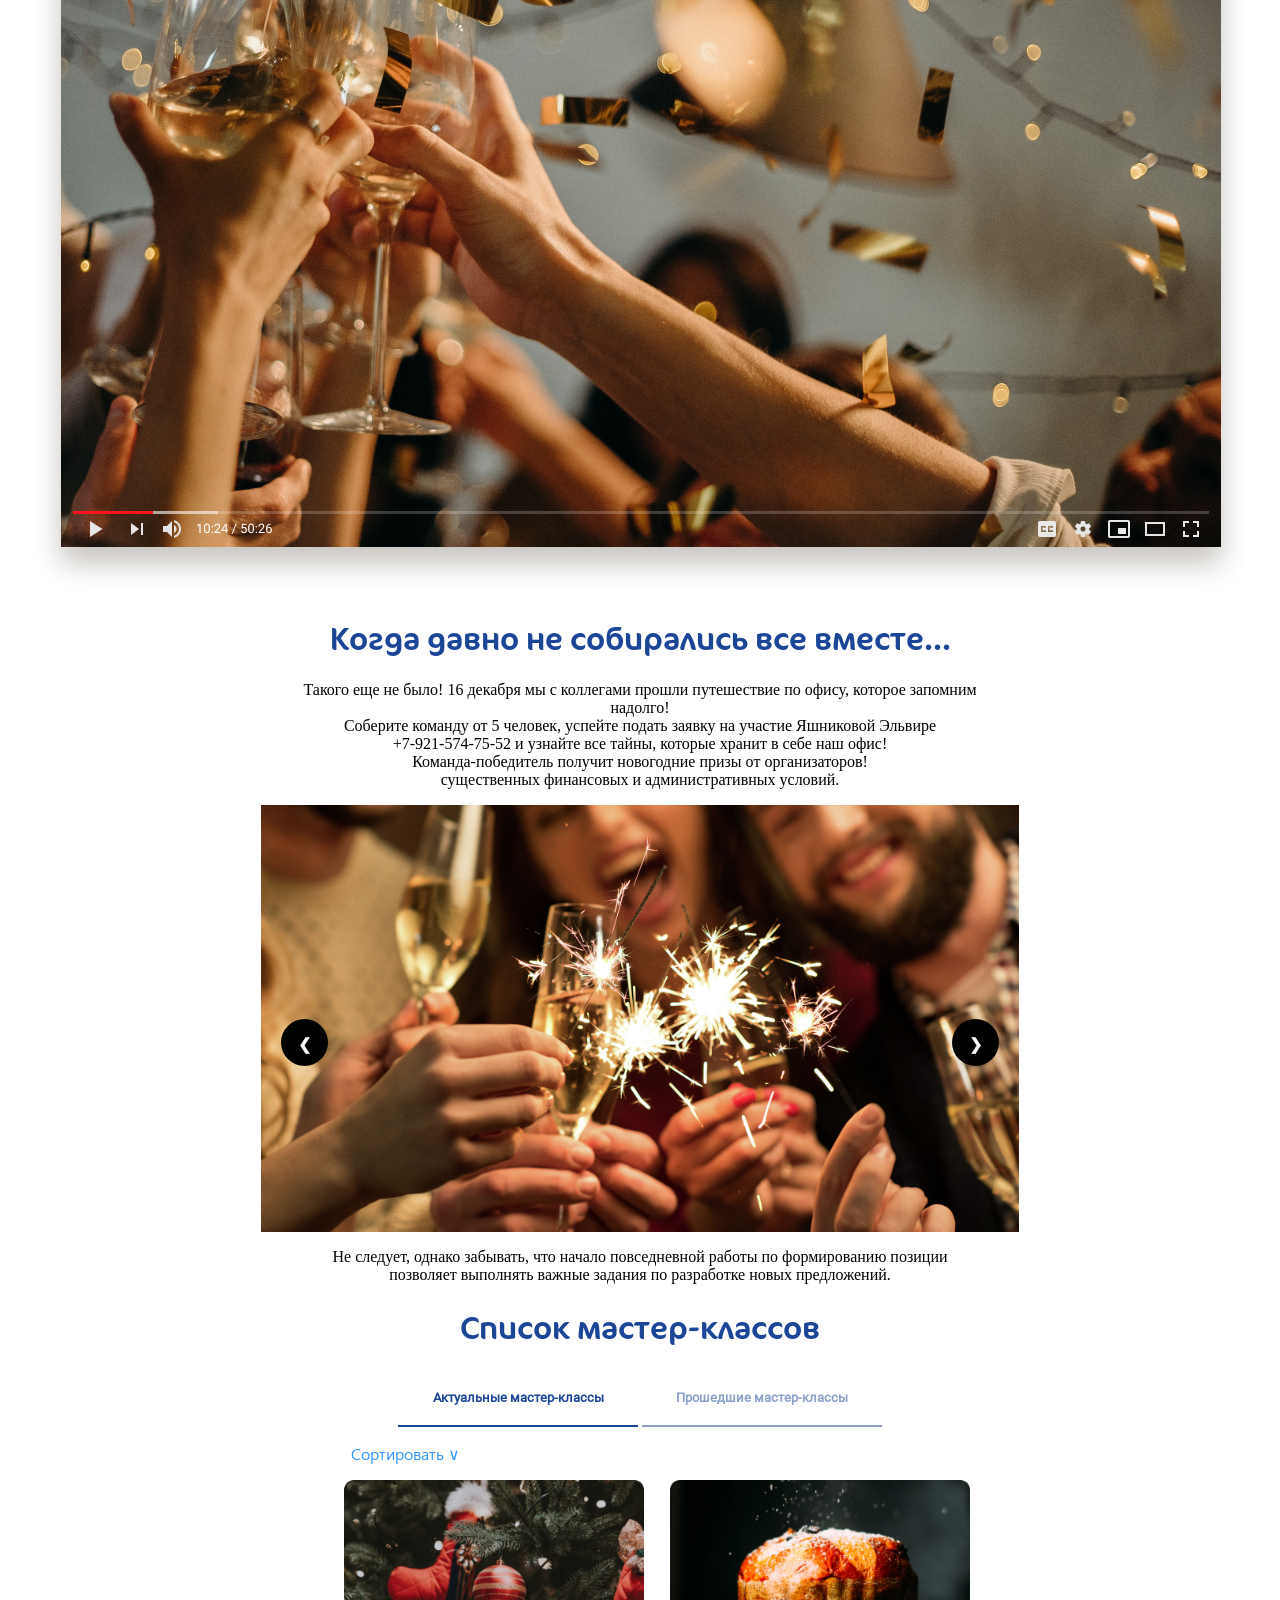
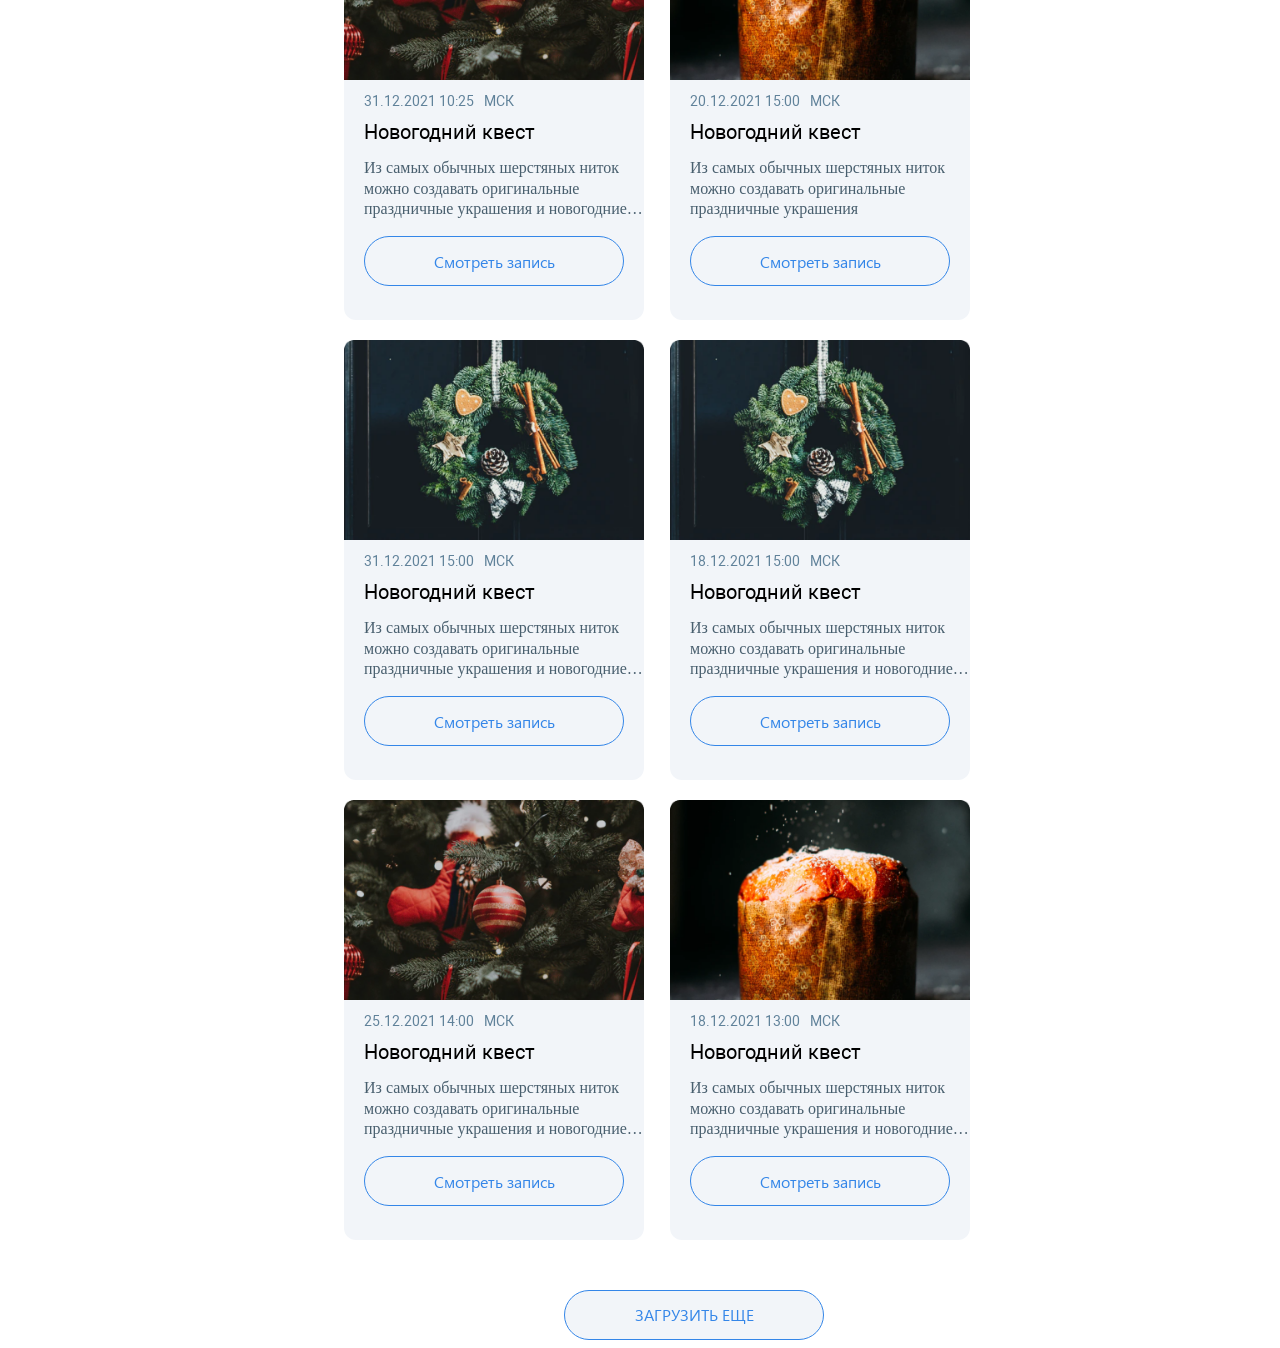
==== commit 1ae6caea: "add menu for mobile and tablet" ====
--- a/main.html
+++ b/main.html
@@ -3,38 +3,50 @@
     <head>
         <meta charset="UTF-8">
 	    <link rel="stylesheet" href="css/style.css" type="text/css">
+        <script src="http://code.jquery.com/jquery-latest.min.js" type="text/javascript"></script>
         <script src="js/popap.js"></script>
         <script src="js/slider.js"></script>
+
         <title>GPNEVENT</title>
     </head>
     <body>
-            <div>
-        <div class="menu">
+    <div class="glat">
+        <div class="menu1">  
+        </div>
+
+
+        <div class="menu" id="menu">
+            <a class="icon" onclick="openmob()">
+                <img id="logo2" src="img/Group.png">
+                <img id = "burg" src="img/menu.png">
+              </a>
             <ul class="dws-ul">
-                <li class="dws-li"><img src="img/Group.png"></li>
-                <li class="dws-li"><a href="#"><img src="img/menu/1.png"> <span>Главная</span></a></li>
-                <li class="dws-li"><a href="#"><img src="img/menu/2.png"><span>Мой профиль</span></a></li>
-                <li class="dws-li"><a href="#"><img src="img/menu/3.png"><span>Открытки</span></a></li>
-                <li class="dws-li"><a href="#"><img src="img/menu/4.png"><span>Тайный санта</span></a></li>
-                <li class="dws-li"><a href="#"><img src="img/menu/5.png"><span>Колесо удачи</span></a></li>
-                <li class="dws-li"><a href="#"><img src="img/menu/6.png"><span>Квиз-драйв</span></a></li>
-                <li class="dws-li"><a href="#"><img src="img/menu/7.png"><span>Лайфхаки</span></a></li>
-                <li class="dws-li"><a href="#"><img src="img/menu/8.png"><span>Квест</span></a></li>
-                <li class="dws-li"><a href="#"><img src="img/menu/9.png"><span>Предсказания</span></a></li>
-                <li class="dws-li"><a href="#"><img src="img/menu/10.png"><span>Поле чудес</span></a></li>
-                <li class="dws-li"><a href="#"><img src="img/menu/11.png"><span>Конкурс талантов</span></a></li>
-                <li class="dws-li"><a href="#"><img src="img/menu/12.png"><span>Мастер-классы</span></a></li>
-                <li class="dws-li"><a href="#"><img src="img/menu/13.png"><span>КВН в кругу друзей</span></a></li>
-                <li class="dws-li"><a href="#"><img src="img/menu/14.png"><span>Новогоднее путешествие</span></a></li>
-                <li class="dws-li"><a href="#"><img src="img/menu/15.png"><span>Сувенирная лавка</span></a></li>
-                <li class="dws-li"><a href="#"><img src="img/menu/16.png"><span>Нужна помошь?</span></a></li>
-                <li class="dws-li"><a href="#"><img src="img/menu/17.png"><span>Контакты</span></a></li>
-                <li class="dws-li"><a href="#"><img src="img/menu/18.png"><span>Instagramи</span></a></li>
-                <li class="dws-li"><a href="#"><img src="img/menu/19.png"><span>Telegram</span></a></li>
+                <li class="dws-li"><img id="logo" src="img/Group.png"></li>
+                <li class="dws-li" id="op"><a href="#" class="a1"><img src="img/vect.png" id="im1" onclick="openm();"><img src="img/vect2.png" id="im2" onclick="closem();"><span class="spa1">Свернуть</span></a></li>
+                <li class="dws-li"><a href="#" class="a1"><img src="img/menu/1.png"> <span class="spa1">Главная</span></a></li>
+                <li class="dws-li"><a href="#" class="a1"><img src="img/menu/2.png"><span class="spa1">Мой профиль</span></a></li>
+                <li class="dws-li"><a href="#" class="a1"><img src="img/menu/3.png"><span class="spa1">Открытки</span></a></li>
+                <li class="dws-li"><a href="#" class="a1"><img src="img/menu/4.png"><span class="spa1">Тайный санта</span></a></li>
+                <li class="dws-li"><a href="#" class="a1"><img src="img/menu/5.png"><span class="spa1">Колесо удачи</span></a></li>
+                <li class="dws-li"><a href="#" class="a1"><img src="img/menu/6.png"><span class="spa1">Квиз-драйв</span></a></li>
+                <li class="dws-li"><a href="#" class="a1"><img src="img/menu/7.png"><span class="spa1">Лайфхаки</span></a></li>
+                <li class="dws-li"><a href="main.html" class="a1"><img src="img/menu/8.png"><span class="spa1">Квест</span></a></li>
+                <li class="dws-li"><a href="#" class="a1"><img src="img/menu/9.png"><span class="spa1">Предсказания</span></a></li>
+                <li class="dws-li"><a href="#" class="a1"><img src="img/menu/10.png"><span class="spa1">Поле чудес</span></a></li>
+                <li class="dws-li"><a href="#" class="a1"><img src="img/menu/11.png"><span class="spa1">Конкурс талантов</span></a></li>
+                <li class="dws-li"><a href="#" class="a1"><img src="img/menu/12.png"><span class="spa1">Мастер-классы</span></a></li>
+                <li class="dws-li"><a href="#" class="a1"><img src="img/menu/13.png"><span class="spa1">КВН в кругу друзей</span></a></li>
+                <li class="dws-li"><a href="#" class="a1"><img src="img/menu/14.png"><span class="spa1">Новогоднее путешествие</span></a></li>
+                <li class="dws-li"><a href="#" class="a1"><img src="img/menu/15.png"><span class="spa1">Сувенирная лавка</span></a></li>
+                <li class="dws-li"><a href="#" class="a1"><img src="img/menu/16.png"><span class="spa1">Нужна помошь?</span></a></li>
+                <li class="dws-li"><a href="#" class="a1"><img src="img/menu/17.png"><span class="spa1">Контакты</span></a></li>
+                <li class="dws-li"><a href="#" class="a1"><img src="img/menu/18.png"><span class="spa1">Instagramи</span></a></li>
+                <li class="dws-li"><a href="#" class="a1"><img src="img/menu/19.png"><span class="spa1">Telegram</span></a></li>
             </ul>
         </div>
+
         <!-- <include src="./menu.html"></include> -->
-
+        <script src="js/menu.js"></script>
         <div class="image-controlled">			
                 <img src="img/ngkvest.png">
                 <div class="content2">
@@ -185,8 +197,8 @@
             <ul class="sortmenu">
               <li><a>Сортировать ∨</a>
                 <ul class="subsortmenu">
-                  <li id="kard1"><a onclick="sort1()">Сначала новые</a></li>
-                  <li id="kard2"><a onclick="sort2()">Сначала старые</a></li>
+                  <li id="kard1"><a onclick="sort1()">Ранние</a></li>
+                  <li id="kard2"><a onclick="sort2()">Поздние</a></li>
                 </ul>
               </li>
             </ul>
@@ -275,7 +287,7 @@
                     </div>
                 </li>
             </ul>
-            <div class="popapglavn" id="popapglavn">
+            <!-- <div class="popapglavn" id="popapglavn">
                 <div class="popup-card" id="popup-carde">
                     <img src="" id="popapImgCard">
                     <p class="MSK">МСК</p> <p class="Datec" id="popapDataCard"></p>
@@ -284,97 +296,106 @@
                     </p>
                     <button type="submit" class="btn-cancel2" onclick="closeP2()"><image src="img/error1.png"></image></button>
                 </div>
-            </div>
+            </div> -->
             <button class="zagruska-proizvod-btn" id="btnall1" onclick="allcard()">ЗАГРУЗИТЬ ЕЩЕ</button> 
             
         </div>
         <div class="content-cards" id="content-cards2">
             <input type="checkbox" id="zagruska-proizvods"/>
             <ul class="cards">
-                <li id="card1" class="card_2">
+                <li id="card11" class="card_2">
                     <div class="content-card">
                         <img src="img/img1.png">
                         <p class="MSK">МСК</p><p class="Datec">31.12.2020 10:25</p>
                         <h1 class="zagl-card">Новогодний квест</h1>
                         <p class="text-card">Из самых обычных шерстяных ниток можно создавать оригинальные праздничные украшения и новогодние елочные игрушки. Нитки — это безопасный материал, с которым смогут работать даже дошкольники. Мы покажем вам несколько способов изготовления игрушек из шерстяных ниток.
                         </p>
-                        <button class="open-card" onclick="OpenCard(1)">Смотреть запись</button>
-                    </div>
-                </li>
-                <li id="card2" class="card_2">
+                        <button class="open-card" onclick="OpenCard(11)">Смотреть запись</button>
+                    </div>
+                </li>
+                <li id="card12" class="card_2">
                     <div class="content-card">
                         <img src="img/img2.png">
                         <p class="MSK">МСК</p><p class="Datec">20.12.2020 15:00</p>
                         <h1 class="zagl-card">Новогодний квест</h1>
                         <p class="text-card">Из самых обычных шерстяных ниток можно создавать оригинальные праздничные украшения и новогодние елочные игрушки. Нитки — это безопасный материал, с которым смогут работать даже дошкольники. Мы покажем вам несколько способов изготовления игрушек из шерстяных ниток.
                         </p>
-                        <button class="open-card">Смотреть запись</button>
-                    </div>
-                </li>
-                <li id="card3" class="card_2">
+                        <button class="open-card" onclick="OpenCard(12)">Смотреть запись</button>
+                    </div>
+                </li>
+                <li id="card13" class="card_2">
                     <div class="content-card">
                         <img src="img/img.png">
                         <p class="MSK">МСК</p><p class="Datec">31.12.2020 15:00</p>
                         <h1 class="zagl-card">Новогодний квест</h1>
                         <p class="text-card">Из самых обычных шерстяных ниток можно создавать оригинальные праздничные украшения и новогодние елочные игрушки. Нитки — это безопасный материал, с которым смогут работать даже дошкольники. Мы покажем вам несколько способов изготовления игрушек из шерстяных ниток.
                         </p>
-                        <button class="open-card">Смотреть запись</button>
-                    </div>
-                </li>
-                <li id="card4" class="card_2">
+                        <button class="open-card" onclick="OpenCard(13)">Смотреть запись</button>
+                    </div>
+                </li>
+                <li id="card14" class="card_2">
                     <div class="content-card">
                         <img src="img/img.png">
                         <p class="MSK">МСК</p><p class="Datec">18.12.2020 15:00</p>
                         <h1 class="zagl-card">Новогодний квест</h1>
                         <p class="text-card">Из самых обычных шерстяных ниток можно создавать оригинальные праздничные украшения и новогодние елочные игрушки. Нитки — это безопасный материал, с которым смогут работать даже дошкольники. Мы покажем вам несколько способов изготовления игрушек из шерстяных ниток.
                         </p>
-                        <button class="open-card">Смотреть запись</button>
-                    </div>
-                </li>
-                <li id="card5" class="card_2">
+                        <button class="open-card" onclick="OpenCard(14)">Смотреть запись</button>
+                    </div>
+                </li>
+                <li id="card15" class="card_2">
                     <div class="content-card">
                         <img src="img/img1.png">
                         <p class="MSK">МСК</p><p class="Datec">25.12.2020 14:00</p>
                         <h1 class="zagl-card">Новогодний квест</h1>
                         <p class="text-card">Из самых обычных шерстяных ниток можно создавать оригинальные праздничные украшения и новогодние елочные игрушки. Нитки — это безопасный материал, с которым смогут работать даже дошкольники. Мы покажем вам несколько способов изготовления игрушек из шерстяных ниток.
                         </p>
-                        <button class="open-card">Смотреть запись</button>
-                    </div>
-                </li>
-                <li id="card6" class="card_2">
+                        <button class="open-card" onclick="OpenCard(15)">Смотреть запись</button>
+                    </div>
+                </li>
+                <li id="card16" class="card_2">
                     <div class="content-card">
                         <img src="img/img2.png">
                         <p class="MSK">МСК</p><p class="Datec">18.12.2020 13:00</p>
                         <h1 class="zagl-card">Новогодний квест</h1>
                         <p class="text-card">Из самых обычных шерстяных ниток можно создавать оригинальные праздничные украшения и новогодние елочные игрушки. Нитки — это безопасный материал, с которым смогут работать даже дошкольники. Мы покажем вам несколько способов изготовления игрушек из шерстяных ниток.
                         </p>
-                        <button class="open-card">Смотреть запись</button>
-                    </div>
-                </li>
-                <li id="card7" class="card_2">
+                        <button class="open-card" onclick="OpenCard(16)">Смотреть запись</button>
+                    </div>
+                </li>
+                <li id="card17" class="card_2">
                     <div class="content-card">
                         <img src="img/img.png">
                         <p class="MSK">МСК</p><p class="Datec">16.12.2020 12:00</p>
                         <h1 class="zagl-card">Новогодний квест</h1>
                         <p class="text-card">Из самых обычных шерстяных ниток можно создавать оригинальные праздничные украшения и новогодние елочные игрушки. Нитки — это безопасный материал, с которым смогут работать даже дошкольники. Мы покажем вам несколько способов изготовления игрушек из шерстяных ниток.
                         </p>
-                        <button class="open-card">Смотреть запись</button>
-                    </div>
-                </li>
-                <li id="card8" class="card_2">
+                        <button class="open-card" onclick="OpenCard(17)">Смотреть запись</button>
+                    </div>
+                </li>
+                <li id="card18" class="card_2">
                     <div class="content-card">
                         <img src="img/img1.png">
                         <p class="MSK">МСК</p><p class="Datec">14.12.2020 11:00</p>
                         <h1 class="zagl-card">Новогодний квест</h1>
                         <p class="text-card">Из самых обычных шерстяных ниток можно создавать оригинальные праздничные украшения и новогодние елочные игрушки. Нитки — это безопасный материал, с которым смогут работать даже дошкольники. Мы покажем вам несколько способов изготовления игрушек из шерстяных ниток.
                         </p>
-                        <button class="open-card">Смотреть запись</button>
+                        <button class="open-card" onclick="OpenCard(18)">Смотреть запись</button>
                     </div>
                 </li>
             </ul>
             <button class="zagruska-proizvod-btn" id="btnall2" onclick="allcard2()">ЗАГРУЗИТЬ ЕЩЕ</button> 
         </div>
-
+        <div class="popapglavn" id="popapglavn">
+            <div class="popup-card" id="popup-carde">
+                <img src="" id="popapImgCard">
+                <p class="MSK">МСК</p> <p class="Datec" id="popapDataCard"></p>
+                <h1 class="zagl-card" id="popapZaglCard"></h1>
+                <p class="text-card2" id="popapTXTCard">
+                </p>
+                <button type="submit" class="btn-cancel2" onclick="closeP2()"><image src="img/error1.png"></image></button>
+            </div>
+        </div>
     </div>
 
 </div>
--- a/css/style.css
+++ b/css/style.css
@@ -2,21 +2,44 @@
     position: fixed;
     width: 15%;
     height: 100%;
+    left:0;
+    top: 2%;
+
+    z-index:8;
+    border-radius: 10px;
+}
+
+.menu1 {
+    position: fixed;
+    width: 15%;
+    height: 100%;
     left: 1%;
-    top: 1%;
+    top: 2%;
     background: #ffffff;
     z-index:8;
     border-radius: 10px;
 }
 
 .dws-ul{
+    margin: 0;
     display:block;
 }
 
+
+
 .dws-li {
+    margin: 0;
+    display: flex;
     list-style-type: none;
-    height: 25%;
-}
+    text-align: center;
+
+}
+
+.dws-li :active{
+    background: #0079C2;
+    opacity: 0.05;
+}
+
 .dws-li a{
     line-height: 2.5;
     font-family: Segoe UI;
@@ -29,22 +52,109 @@
     color: rgba(0, 32, 51, 0.4);
 }
 
-@media screen and (max-width: 1152px){
+.dws-li :hover{
+    filter: invert(49%) sepia(100%) saturate(4948%) hue-rotate(198deg) brightness(110%) contrast(100%);
+
+}
+
+#op{
+    display: none;
+   }
+
+#im2{
+    display: none;
+}
+@media only screen and (min-width: 700px) and (max-width: 1370px){
     .dws-ul li a span{
 		display: none;
 	}
     .menu {
-        width: 10%;
+        width: 42px;
         height: 100%;
     }
-    .dws-ul li a{
+    .dws-ul{
+        height: 100%;
+    }
+    .dws-li img {
+        border-style: solid;
+        border-color: #ffffff;
+        border-width: 2px 2px;
+    }
+    .dws-li a{
+        line-height: 2.5;
         border-bottom:solid;
     }
-}
-
-
-@media screen and (min-width: 1152px){
-    
+
+    .menu1 {
+        position: fixed;
+        width: 80px;
+        height: 100%;
+        left: 1%;
+        top: 1%;
+        background: #ffffff;
+        z-index:8;
+        border-radius: 10px;
+    }
+    #op{
+        display: flex;
+       }
+    #im2{
+        display: none;
+    }
+}
+
+.icon{
+    display: none;
+}
+@media only screen and (min-width: 100px) and (max-width: 699px){
+    .dws-ul{
+        display: none;
+    }
+    .menu1{
+        top: 0;
+        left: 0;
+        width: 100%;
+        display: none;
+    }
+    .menu{
+        top: 0;
+        left: 0;
+        width: 100%;
+    }
+
+    .icon{
+        text-align: right;
+        display: inline-flex;
+        width: 100%;
+        height: 5%;
+        background-color: #ffffff;
+    }
+    .dws-li img {
+        border-style: none;
+        border-color: #ffffff;
+        border-width: 0;
+    }
+
+    .icon img{
+        display: block;
+
+        height: 100%;
+    }
+
+    #burg{
+        padding-left: 65%;
+    }
+    .dws-li a{
+        line-height: 1;
+        border-bottom:none;
+    }
+
+    #logo{
+        display: none;
+    }
+    .glat{
+
+    }
 }
 
 
@@ -144,7 +254,6 @@
     font-weight: normal;
     font-size: 14px;
     line-height: 100%;
-
     color: #60829A;
 }
 .cards {
@@ -287,6 +396,7 @@
     backdrop-filter: brightness(0);
     display: none;
     position: fixed;
+    text-align: left;
     bottom: 0;
     right: 0;
     left: 0;
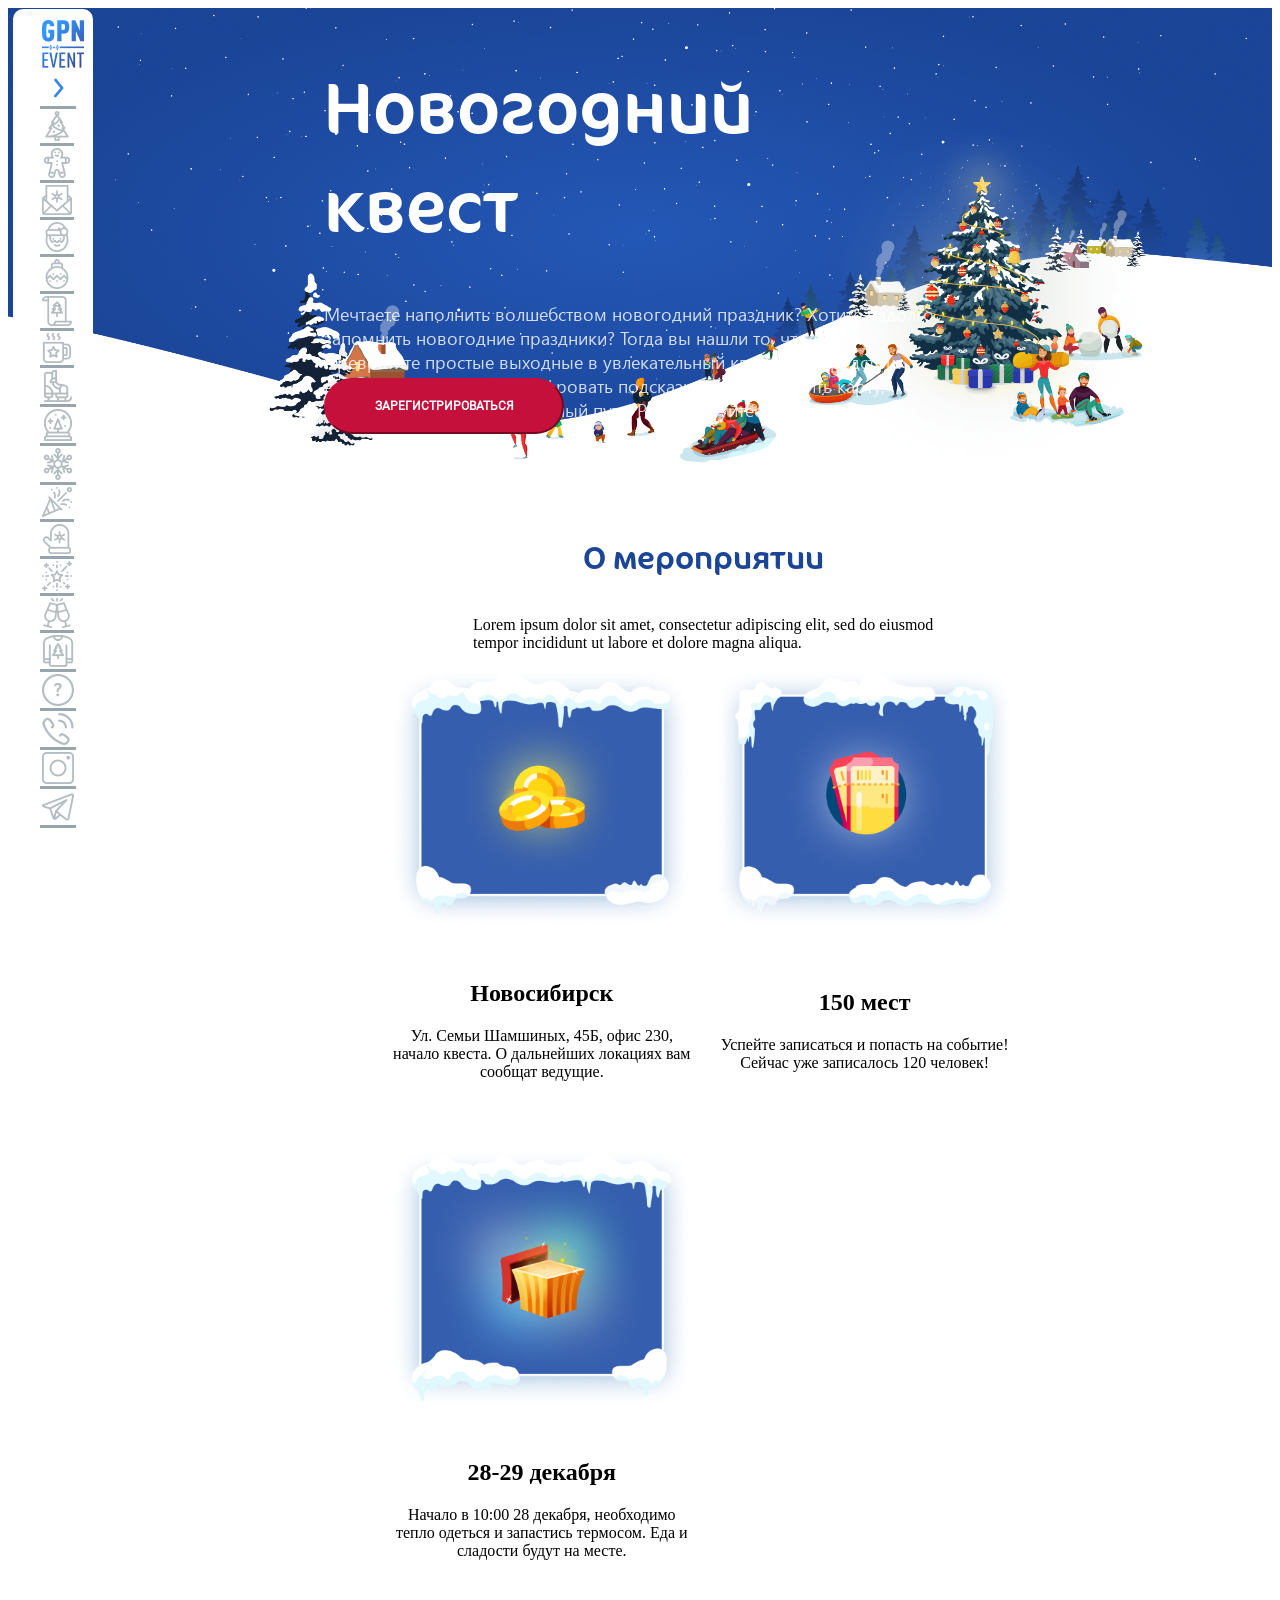
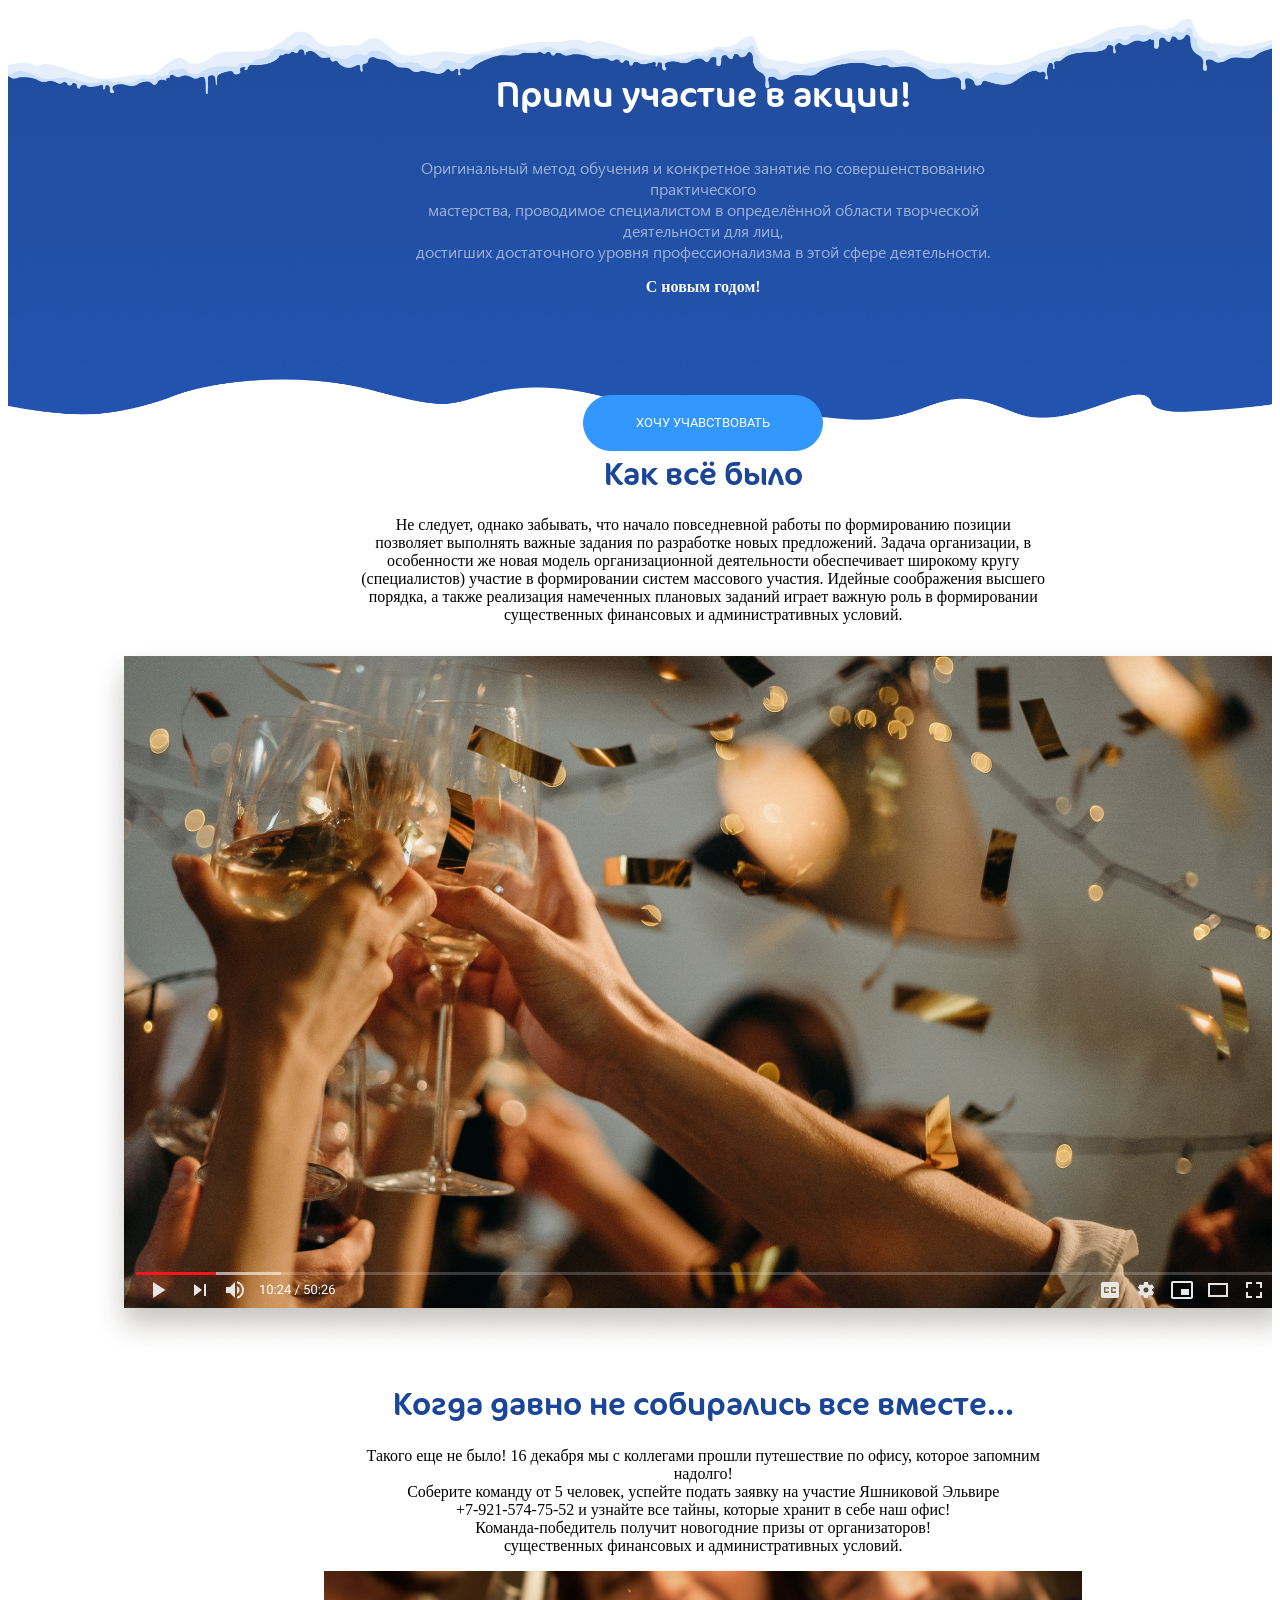
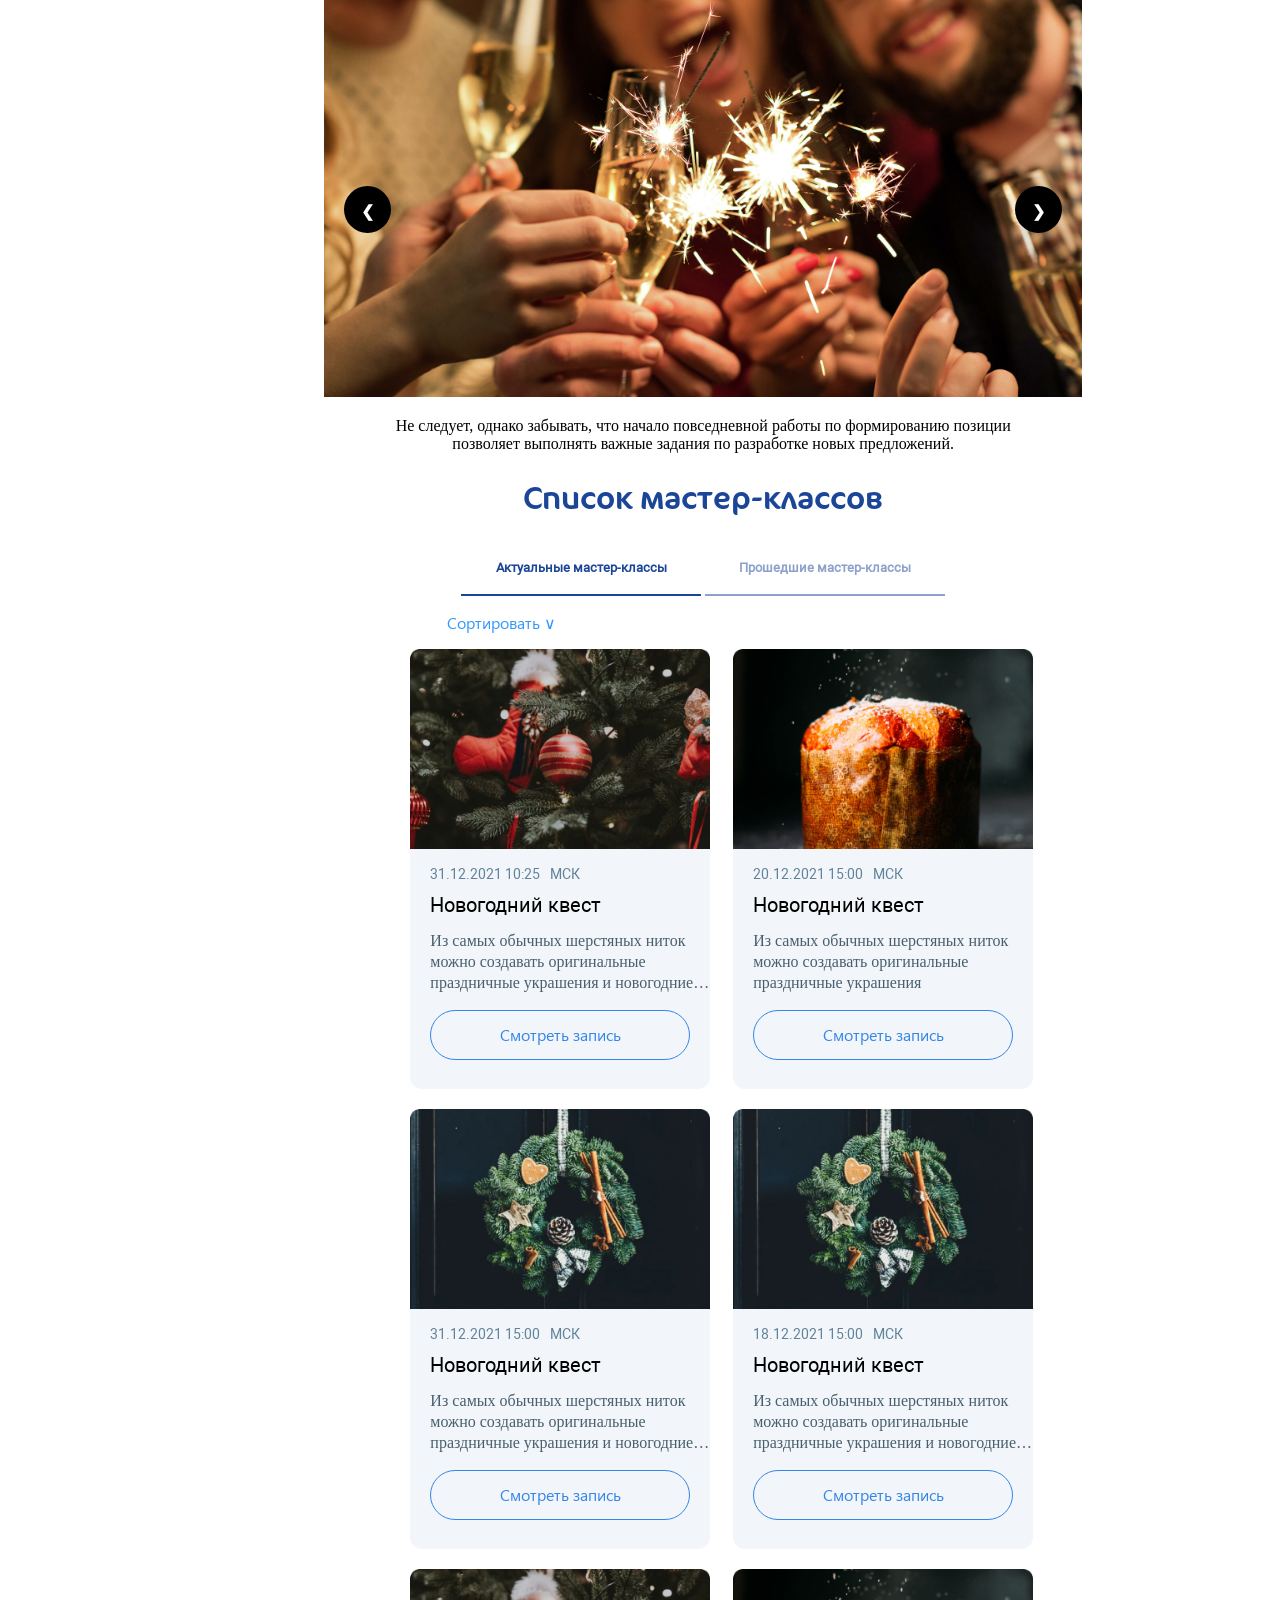
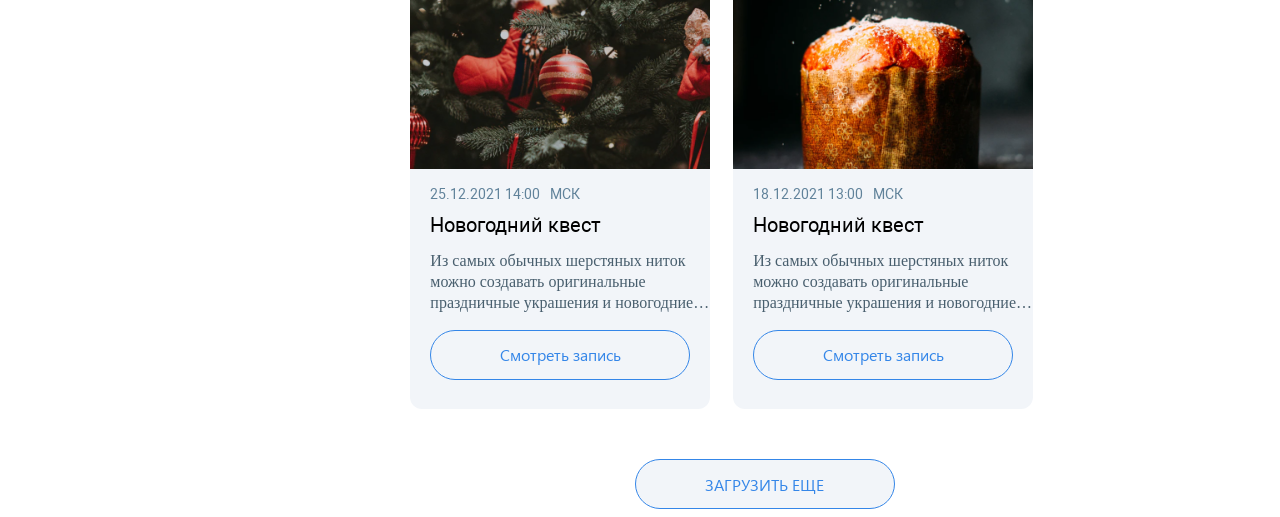
==== commit 71bdf6e9: "elimination of inaccuracies" ====
--- a/main.html
+++ b/main.html
@@ -38,17 +38,21 @@
                 <li class="dws-li"><a href="#" class="a1"><img src="img/menu/13.png"><span class="spa1">КВН в кругу друзей</span></a></li>
                 <li class="dws-li"><a href="#" class="a1"><img src="img/menu/14.png"><span class="spa1">Новогоднее путешествие</span></a></li>
                 <li class="dws-li"><a href="#" class="a1"><img src="img/menu/15.png"><span class="spa1">Сувенирная лавка</span></a></li>
-                <li class="dws-li"><a href="#" class="a1"><img src="img/menu/16.png"><span class="spa1">Нужна помошь?</span></a></li>
-                <li class="dws-li"><a href="#" class="a1"><img src="img/menu/17.png"><span class="spa1">Контакты</span></a></li>
-                <li class="dws-li"><a href="#" class="a1"><img src="img/menu/18.png"><span class="spa1">Instagramи</span></a></li>
-                <li class="dws-li"><a href="#" class="a1"><img src="img/menu/19.png"><span class="spa1">Telegram</span></a></li>
+                <!-- <li class="dws-li" id="nothelp"><a href="#" class="a1"><span><img src="img/menu/Vector28.png" ></span></a></li> -->
+                <img src="img/menu/Vector28.png"  id="nothelp">
+                <li class="dws-li"><a href="#" class="a1"><img src="img/menu/16.png" class="helpe"><span class="spa1">Нужна помошь?</span></a></li>
+                <li class="dws-li"><a href="#" class="a1"><img src="img/menu/17.png" class="helpe"><span class="spa1">Контакты</span></a></li>
+                <!-- <li class="dws-li" id="nothelp"><a href="#" class="a1"><span><img src="img/menu/Vector28.png"></span></a></li> -->
+                <img src="img/menu/Vector28.png" id="nothelp" >
+                <li class="dws-li"><a href="#" class="a1"><img src="img/menu/18.png" class="helpe"><span class="spa1">Instagramи</span></a></li>
+                <li class="dws-li"><a href="#" class="a1"><img src="img/menu/19.png" class="helpe"><span class="spa1">Telegram</span></a></li>
             </ul>
         </div>
 
         <!-- <include src="./menu.html"></include> -->
         <script src="js/menu.js"></script>
         <div class="image-controlled">			
-                <img src="img/ngkvest.png">
+                <img src="img/ngkvest.png" class="imgfon">
                 <div class="content2">
                     <h1 class="zagl1">Новогодний квест</h1>
                     <p class="text1"> Мечтаете наполнить волшебством новогодний праздник? Хотите надолго<br>
@@ -96,11 +100,11 @@
 
 
     <div class="image-controlled">
-        <img src="img/fonschet.png">
+        <img src="img/fonschet.png" class="imgfon">
         <div class="content4">
-            <div class="container">
-                <h2 class="zagl1">Прими участие в акции!</h2>
-                <p class="text1">Оригинальный метод обучения и конкретное занятие по совершенствованию практического<br>
+            <div class="container2">
+                <h2 class="zagl11">Прими участие в акции!</h2>
+                <p class="text11">Оригинальный метод обучения и конкретное занятие по совершенствованию практического<br>
                     мастерства, проводимое специалистом в определённой области творческой деятельности для лиц,<br>
                     достигших достаточного уровня профессионализма в этой сфере деятельности.</p>
                 <div class="countdown">
--- a/css/style.css
+++ b/css/style.css
@@ -64,114 +64,27 @@
 #im2{
     display: none;
 }
-@media only screen and (min-width: 700px) and (max-width: 1370px){
-    .dws-ul li a span{
-		display: none;
-	}
-    .menu {
-        width: 42px;
-        height: 100%;
-    }
-    .dws-ul{
-        height: 100%;
-    }
-    .dws-li img {
-        border-style: solid;
-        border-color: #ffffff;
-        border-width: 2px 2px;
-    }
-    .dws-li a{
-        line-height: 2.5;
-        border-bottom:solid;
-    }
-
-    .menu1 {
-        position: fixed;
-        width: 80px;
-        height: 100%;
-        left: 1%;
-        top: 1%;
-        background: #ffffff;
-        z-index:8;
-        border-radius: 10px;
-    }
-    #op{
-        display: flex;
-       }
-    #im2{
-        display: none;
-    }
-}
-
-.icon{
-    display: none;
-}
-@media only screen and (min-width: 100px) and (max-width: 699px){
-    .dws-ul{
-        display: none;
-    }
-    .menu1{
-        top: 0;
-        left: 0;
-        width: 100%;
-        display: none;
-    }
-    .menu{
-        top: 0;
-        left: 0;
-        width: 100%;
-    }
-
-    .icon{
-        text-align: right;
-        display: inline-flex;
-        width: 100%;
-        height: 5%;
-        background-color: #ffffff;
-    }
-    .dws-li img {
-        border-style: none;
-        border-color: #ffffff;
-        border-width: 0;
-    }
-
-    .icon img{
-        display: block;
-
-        height: 100%;
-    }
-
-    #burg{
-        padding-left: 65%;
-    }
-    .dws-li a{
-        line-height: 1;
-        border-bottom:none;
-    }
-
-    #logo{
-        display: none;
-    }
-    .glat{
-
-    }
-}
-
-
-
-
-
-
-
-
+
+
+
+
+
+
+
+.helpe{
+
+    opacity: 0;
+}
 
 
 .reg {
     position: absolute;
     width: 240px;
     height: 56px;
-
+    top: 370px;
+    border-color: #C6103C;
     background: #C6103C;
+
     border-radius: 40px;
     font-family: Roboto;
     font-style: normal;
@@ -194,38 +107,73 @@
     border: 1px solid #3297FF;
     box-sizing: border-box;
     border-radius: 40px;
-    top: 300px;
+    top: 330px;
 }
 
 
 .text1 {
     top: 40%;
+    opacity: 0.8;
     font-family: Segoe UI;
     color: #FFFFFF;
+    font-size: 18px;
+    line-height: 24px;
+}
+
+.text11 {
+    font-family: Segoe UI;
+    font-style: normal;
+    font-weight: normal;
+    font-size: 16px;
+    line-height: 21px;
+    text-align: center;
+    
+    color: rgba(255, 255, 255, 0.7);
+    
+    opacity: 0.8;
 }
 .zagl1 {
-    top: 20%;
+    font-size: 72px;
+    line-height: 99px;
+    top: 10%;
     font-family: Cocon-Regular;    
     color: #FFFFFF;
     font-style: normal;
 font-weight: normal;
+}
+
+.zagl11 {
+    font-family: Cocon-Regular;
+    font-style: normal;
+    font-weight: 500;
+    font-size: 36px;
+    line-height: 100%;
+    
+    text-align: center;
+    
+    color: #FFFFFF;
 }
 
 .zagl2{
     font-family: Cocon-Regular;
     color: #1B4698;
     font-style: normal;
-font-weight: normal;
+    font-weight: normal;
 }
 .container {
     display: flex;
     flex-direction: column;
     align-items: center;
     margin: 0 auto;
-    margin-left: auto;
-    margin-right: auto;
+    padding-left: 10%;
   }
 
+  .container2 {
+    display: flex;
+    flex-direction: column;
+    align-items: center;
+    margin: 0 auto;
+  }
   
 .countdown {
     display: flex;
@@ -235,13 +183,22 @@
     font-size: 16px;
     min-width: 320px;
 }
-  
+
 .countdown-item {
     color: rgb(248, 248, 248);
     padding: 6px;
     min-width: 65px;
+    
 }
   
+.countdown-item h1 {
+    font-family: Roboto;
+    font-style: normal;
+    font-weight: normal;
+    font-size: 36px;
+    line-height: 100%;
+}
+
 .expired {
     color: rgb(248, 248, 248);
     margin: 0 auto;
@@ -261,7 +218,7 @@
     grid-template-columns: repeat(auto-fill, minmax(230px, 1fr));
     grid-gap: 20px;
     align-items: center;
-    width:50%;
+    width:55%;
     margin:0 auto;
     
 }
@@ -287,10 +244,9 @@
     margin-left: auto;
     margin-right: auto;
 }
-.image-controlled img{
+.imgfon{
     display: block;
-    margin-left: auto;
-    margin-right: auto;
+    width: 100%;
 }
 
 .content {
@@ -302,13 +258,14 @@
 .content2 {
     position: absolute;
     text-align: left;
-    top: 30%; left: 40% ;
+    top: 20%; left: 32% ;
     width: 50%;
     align-items: center;
     margin:0 auto;
 }
 
 .content3 {
+    left: 5% ; right: 10%;
     position: relative;
     text-align: center;
     align-items: center;
@@ -318,7 +275,7 @@
 .content4 {
     position: absolute;
     text-align: center;
-    top:5%; left: 20% ; right: 20%;
+    top:3%; left: 20% ; right: 10%;
     width: 50%;
     align-items: center;
     margin:0 auto;
@@ -482,8 +439,7 @@
     text-align: center;
     align-items: center;
     display: block;
-    margin-left: auto;
-    margin-right: auto;
+    margin-left: 10%;
 
 }
 .card_{
@@ -690,4 +646,245 @@
 #kards2{
     opacity: 0.5;
 
+}
+
+@media only screen and (min-width: 700px) and (max-width: 1370px){
+    .dws-ul li a span{
+		display: none;
+	}
+ 
+    #nothelp{
+        display: none;
+    }
+
+    .helpe{
+
+        opacity: 1;
+    }
+    .menu {
+        width: 42px;
+        height: 100%;
+    }
+    .dws-ul{
+        height: 100%;
+    }
+    .dws-li img {
+        border-style: solid;
+        border-color: #ffffff;
+        border-width: 2px 2px;
+    }
+    .dws-li a{
+        line-height: 2.5;
+        border-bottom:solid;
+    }
+
+    .menu1 {
+        animation-name: fade;
+        animation-duration: 0.5s;
+        position: fixed;
+        width: 80px;
+        height: 100%;
+        left: 1%;
+        top: 1%;
+        background: #ffffff;
+        z-index:8;
+        border-radius: 10px;
+    }
+    #op{
+        display: flex;
+       }
+    #im2{
+        display: none;
+    }
+
+    .content2 {
+        position: absolute;
+        text-align: left;
+        top: 0; left: 25% ;
+        width: 50%;
+        align-items: center;
+        margin:0 auto;
+    }
+
+    .reg2 {
+        font-family: Roboto;
+        display: block  ;
+        position: absolute;
+        width: 240px;
+        height: 56px;
+        color: #FFFFFF;
+        text-align: center  ;
+        background: #3297FF;
+        border: 1px solid #3297FF;
+        box-sizing: border-box;
+        border-radius: 40px;
+        top: 350px;
+    }
+
+    .content4 {
+        position: absolute;
+        text-align: center;
+        top:1%; left: 20% ; right: 10%;
+        width: 50%;
+        align-items: center;
+        margin:0 auto;
+    }
+}
+
+.icon{
+    display: none;
+}
+@media only screen and (min-width: 100px) and (max-width: 699px){
+    .dws-ul{
+        animation-name: fade;
+        animation-duration: 1s;
+        display: none;
+    }
+
+    #nothelp{
+        display: none;
+    }
+    .menu1{
+        animation-name: fade;
+        animation-duration: 0.5s;
+        top: 0;
+        left: 0;
+        width: 100%;
+        height: 100%;
+        display: none;
+    }
+    .menu{
+        top: 0;
+        left: 0;
+        height: 5%;
+        width: 100%;
+    }
+
+    .icon{
+        text-align: right;
+        display: inline-flex;
+        width: 100%;
+        height:100%;
+        background-color: #ffffff;
+    }
+    .dws-li img {
+        border-style: none;
+        border-color: #ffffff;
+        border-width: 0;
+    }
+
+    .icon img{
+        display: block;
+
+        height: 100%;
+    }
+
+    #burg{
+        padding-left: 65%;
+    }
+    .dws-li a{
+        line-height: 1;
+        border-bottom:none;
+    }
+
+    #logo{
+        display: none;
+    }
+    .glat{
+        align-items: center;
+        text-align: center;
+        
+    }
+    .content2 {
+        position: absolute;
+        text-align: left;
+        top: 0; left: 20% ;
+        width: 50%;
+        align-items: center;
+        margin:0 auto;
+    }
+
+    .content4 {
+        position: absolute;
+        text-align: center;
+        top:2%; left: 20% ; right: 20%;
+        width: 50%;
+        align-items: center;
+        margin:0 auto;
+    }
+
+    .reg {
+        position: absolute;
+        width: 240px;
+        height: 56px;
+        background: #C6103C;
+        border-radius: 40px;
+        font-family: Roboto;
+        font-style: normal;
+        font-weight: bold;
+        font-size: 12px;
+        line-height: 14px;
+        top:100%;
+        color: #FFFFFF;
+    }
+    
+    .reg2 {
+        font-family: Roboto;
+        display: block  ;
+        position: absolute;
+        width: 240px;
+        height: 56px;
+        color: #FFFFFF;
+        text-align: center  ;
+        background: #3297FF;
+        border: 1px solid #3297FF;
+        box-sizing: border-box;
+        border-radius: 40px;
+        top: 550px;
+    }
+
+    .cards {
+        display: grid;
+        grid-template-columns: repeat(auto-fill, minmax(230px, 1fr));
+        grid-gap: 20px;
+        align-items: center;
+        width:80%;
+        margin:0 auto;
+        
+    }
+
+    .popup-card{
+        width: 360px;
+        height: 460px;
+        position: fixed;
+        left: 15%;
+        bottom: 25%;
+        margin-left: auto;
+        margin-right: auto;
+        z-index: 10;
+        background: #FFFFFF;
+        border-radius: 20px;
+    
+    }
+
+    .imgfon{
+        display: block;
+        width: 500%;
+    }
+
+    .zagl1 {
+        font-size: 50px;
+        line-height: 40px;
+        top: 10%;
+        font-family: Cocon-Regular;    
+        color: #FFFFFF;
+        font-style: normal;
+    font-weight: normal;
+    }
+
+    .zagruska-proizvod-btn{ 
+        margin-left: 20%;
+        margin-top: 50px;
+
+    }
 }
